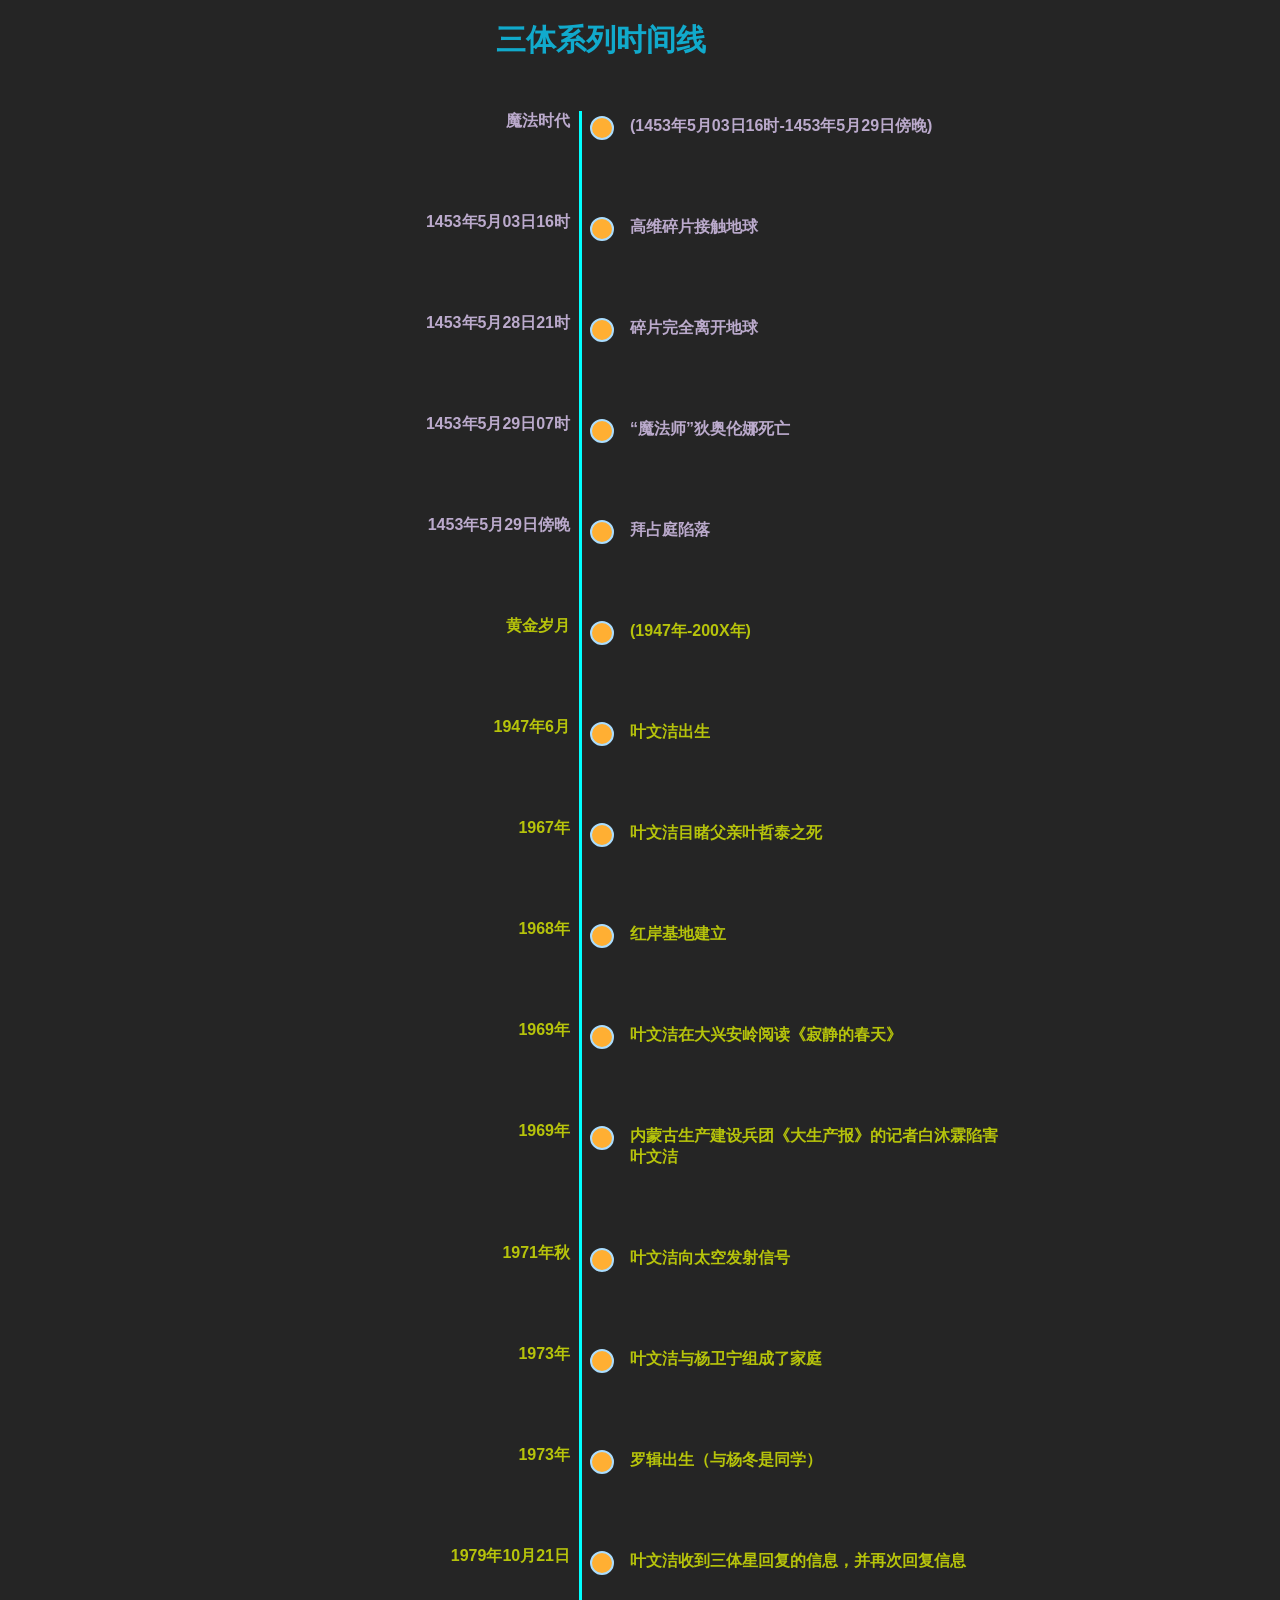
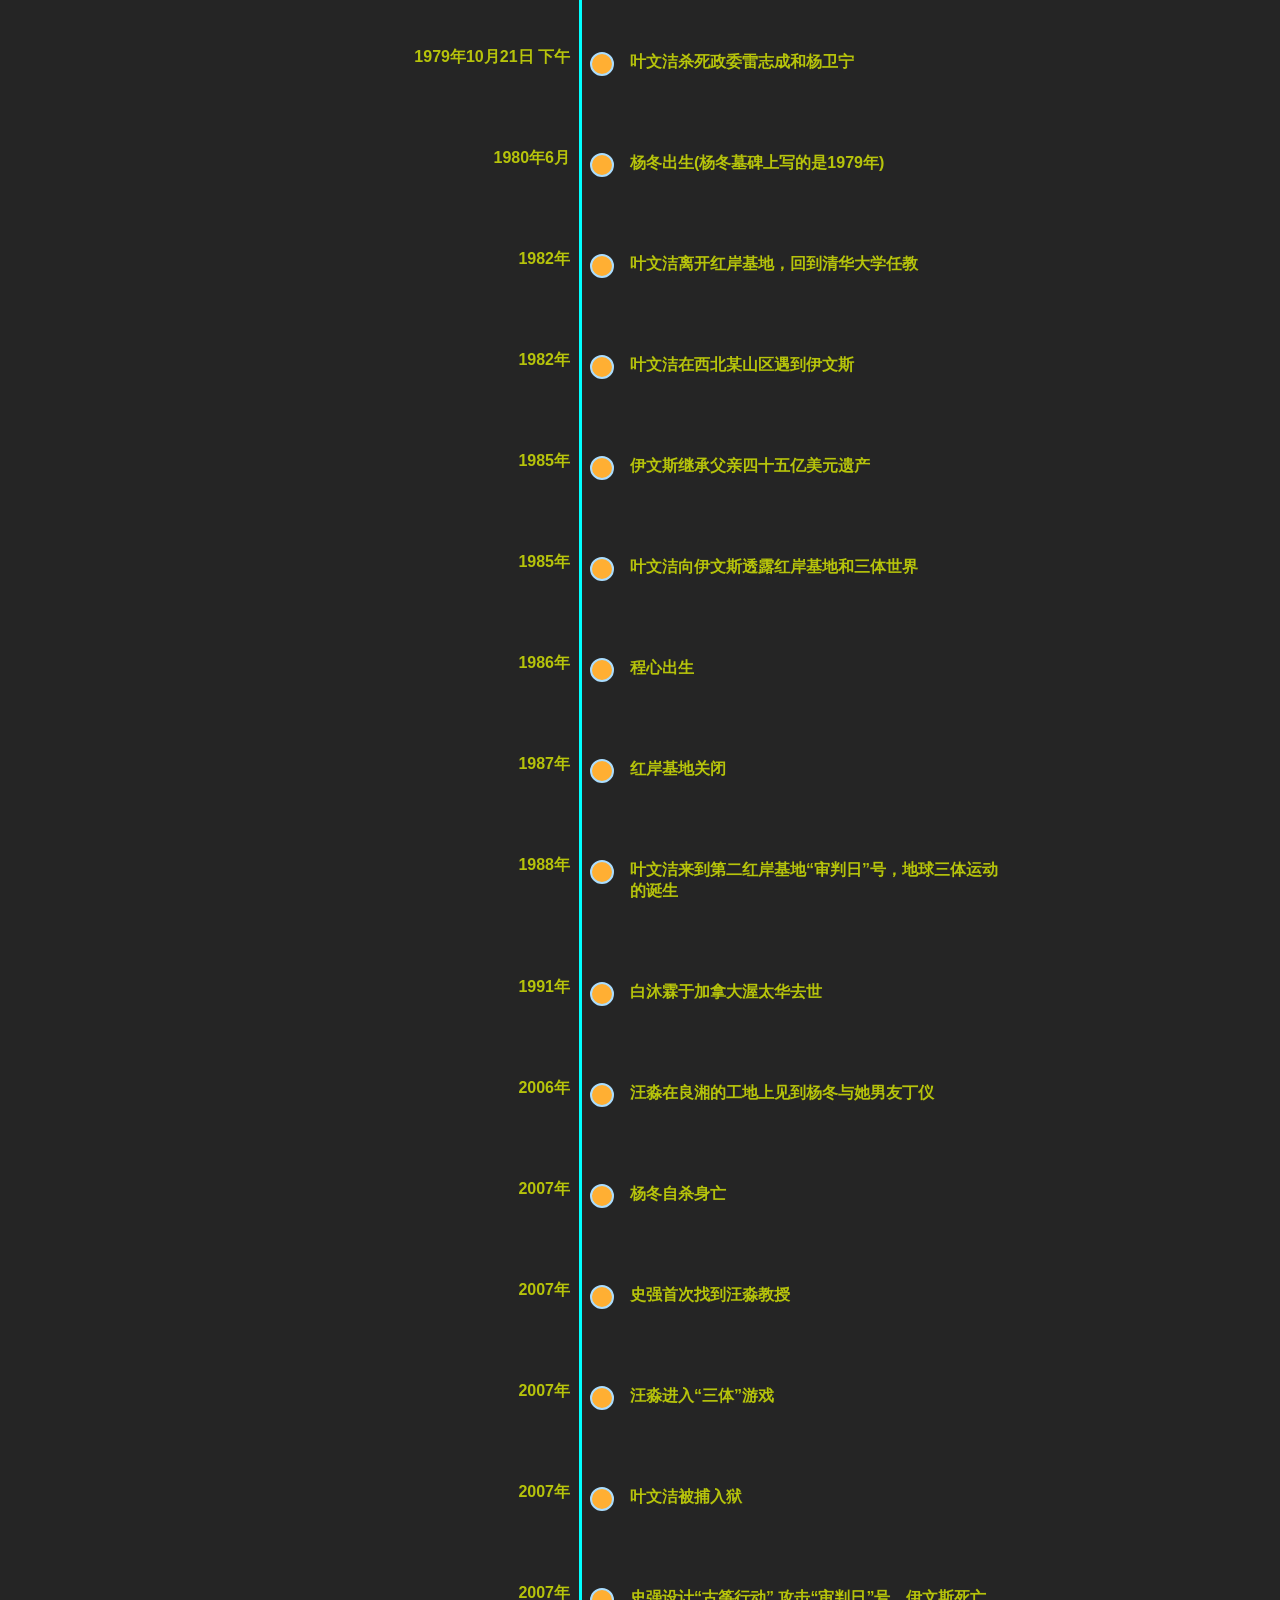
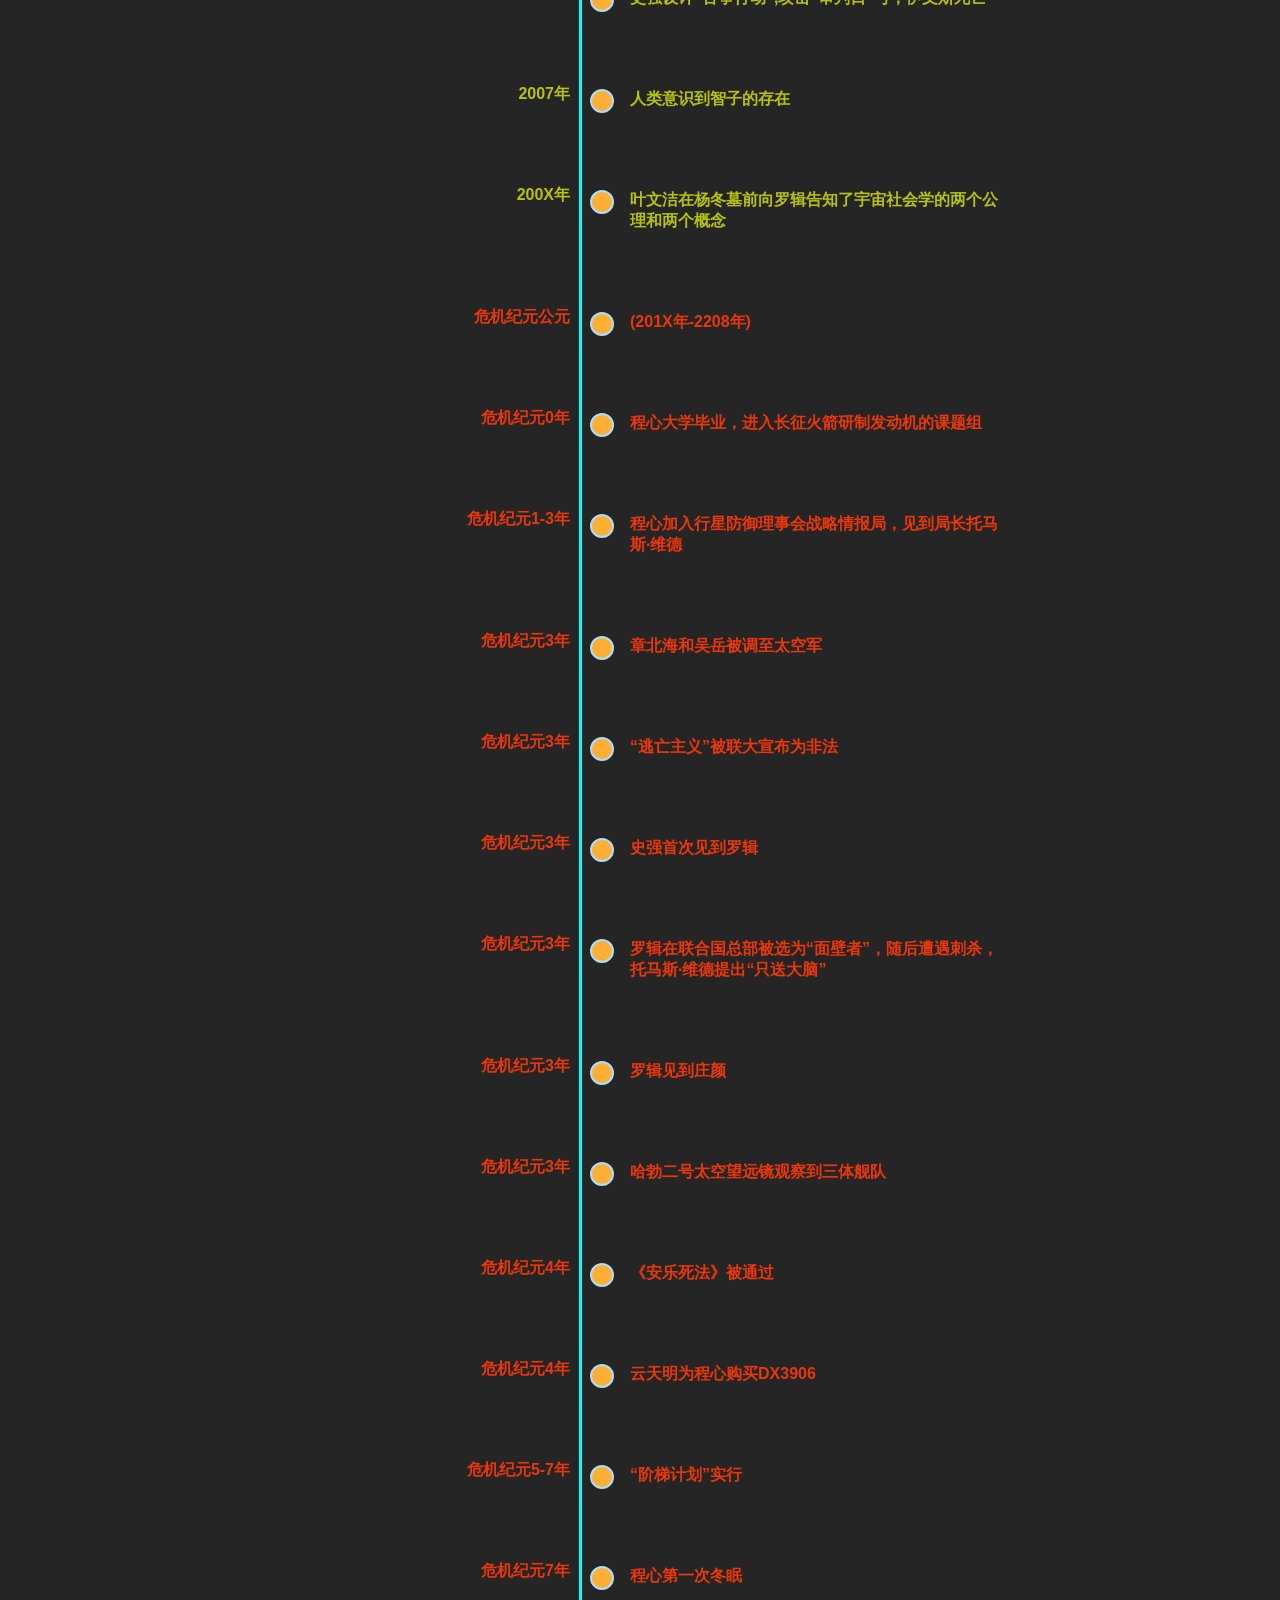
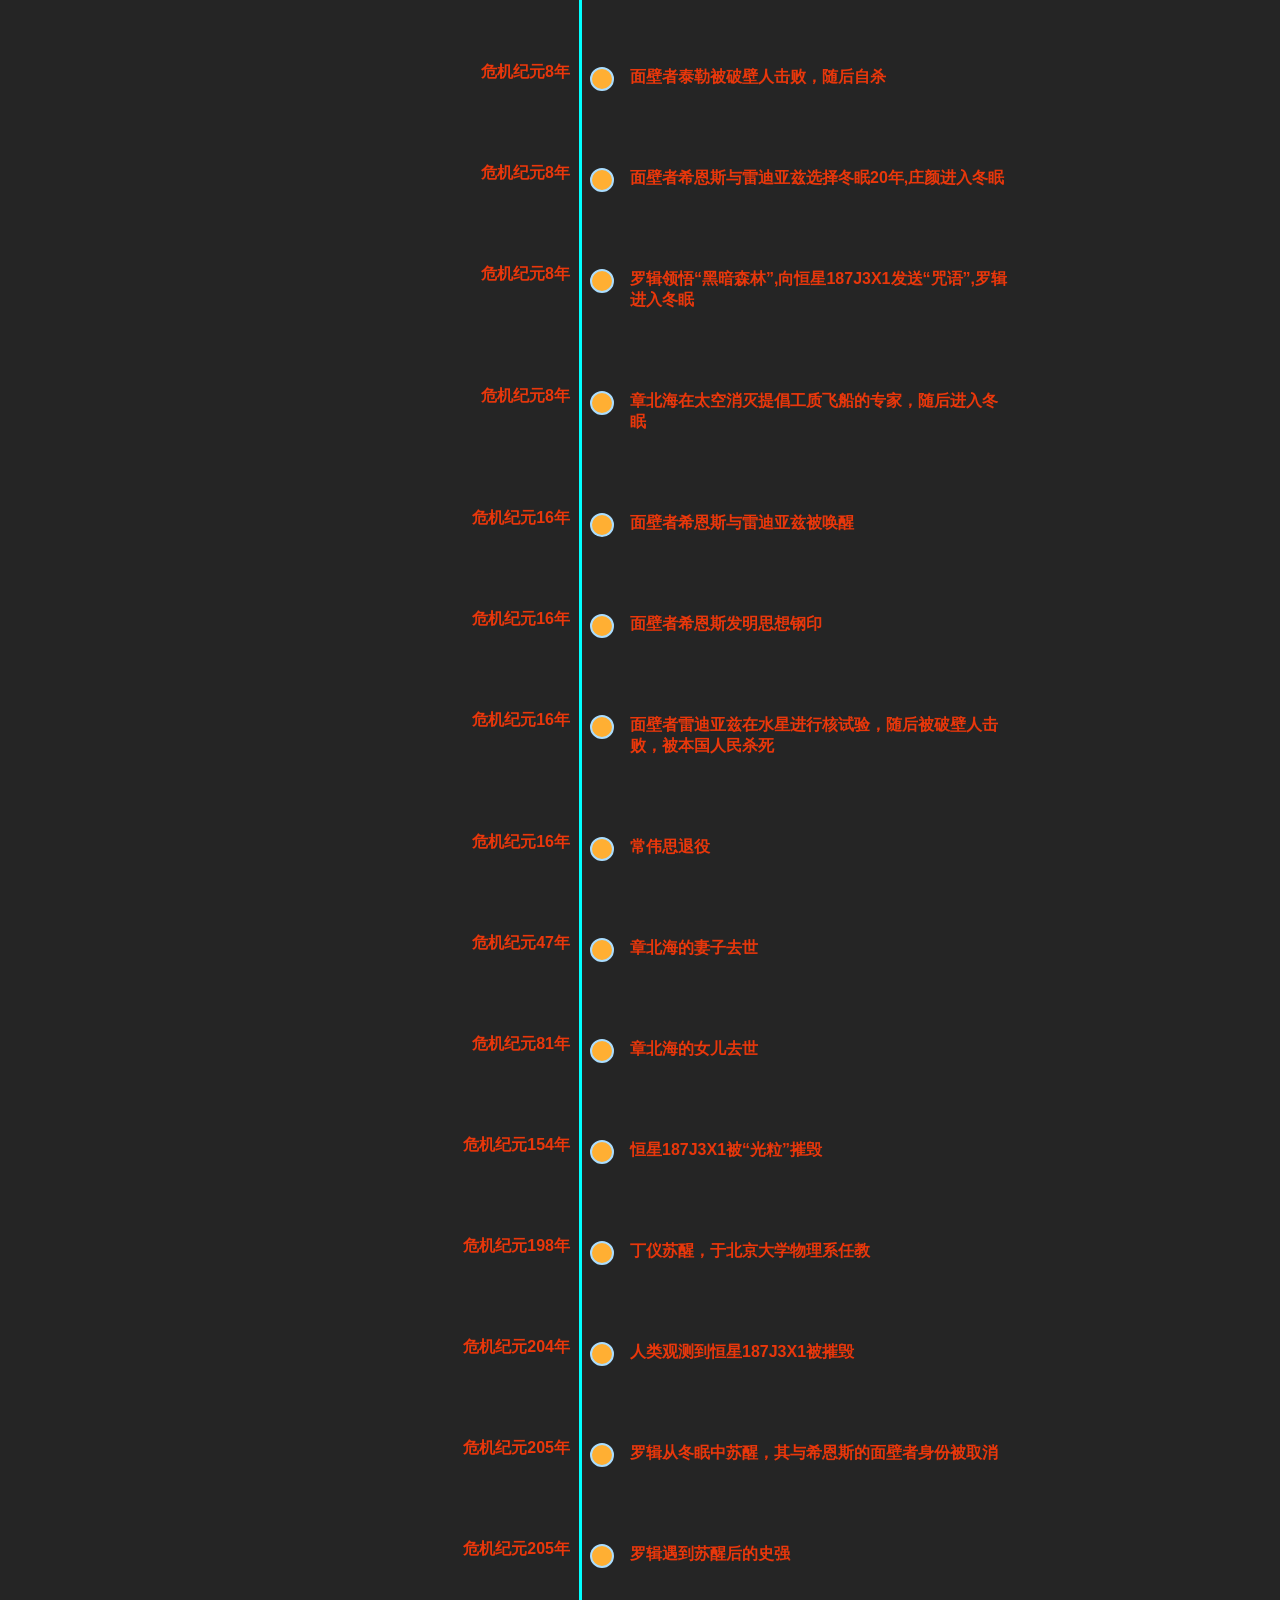
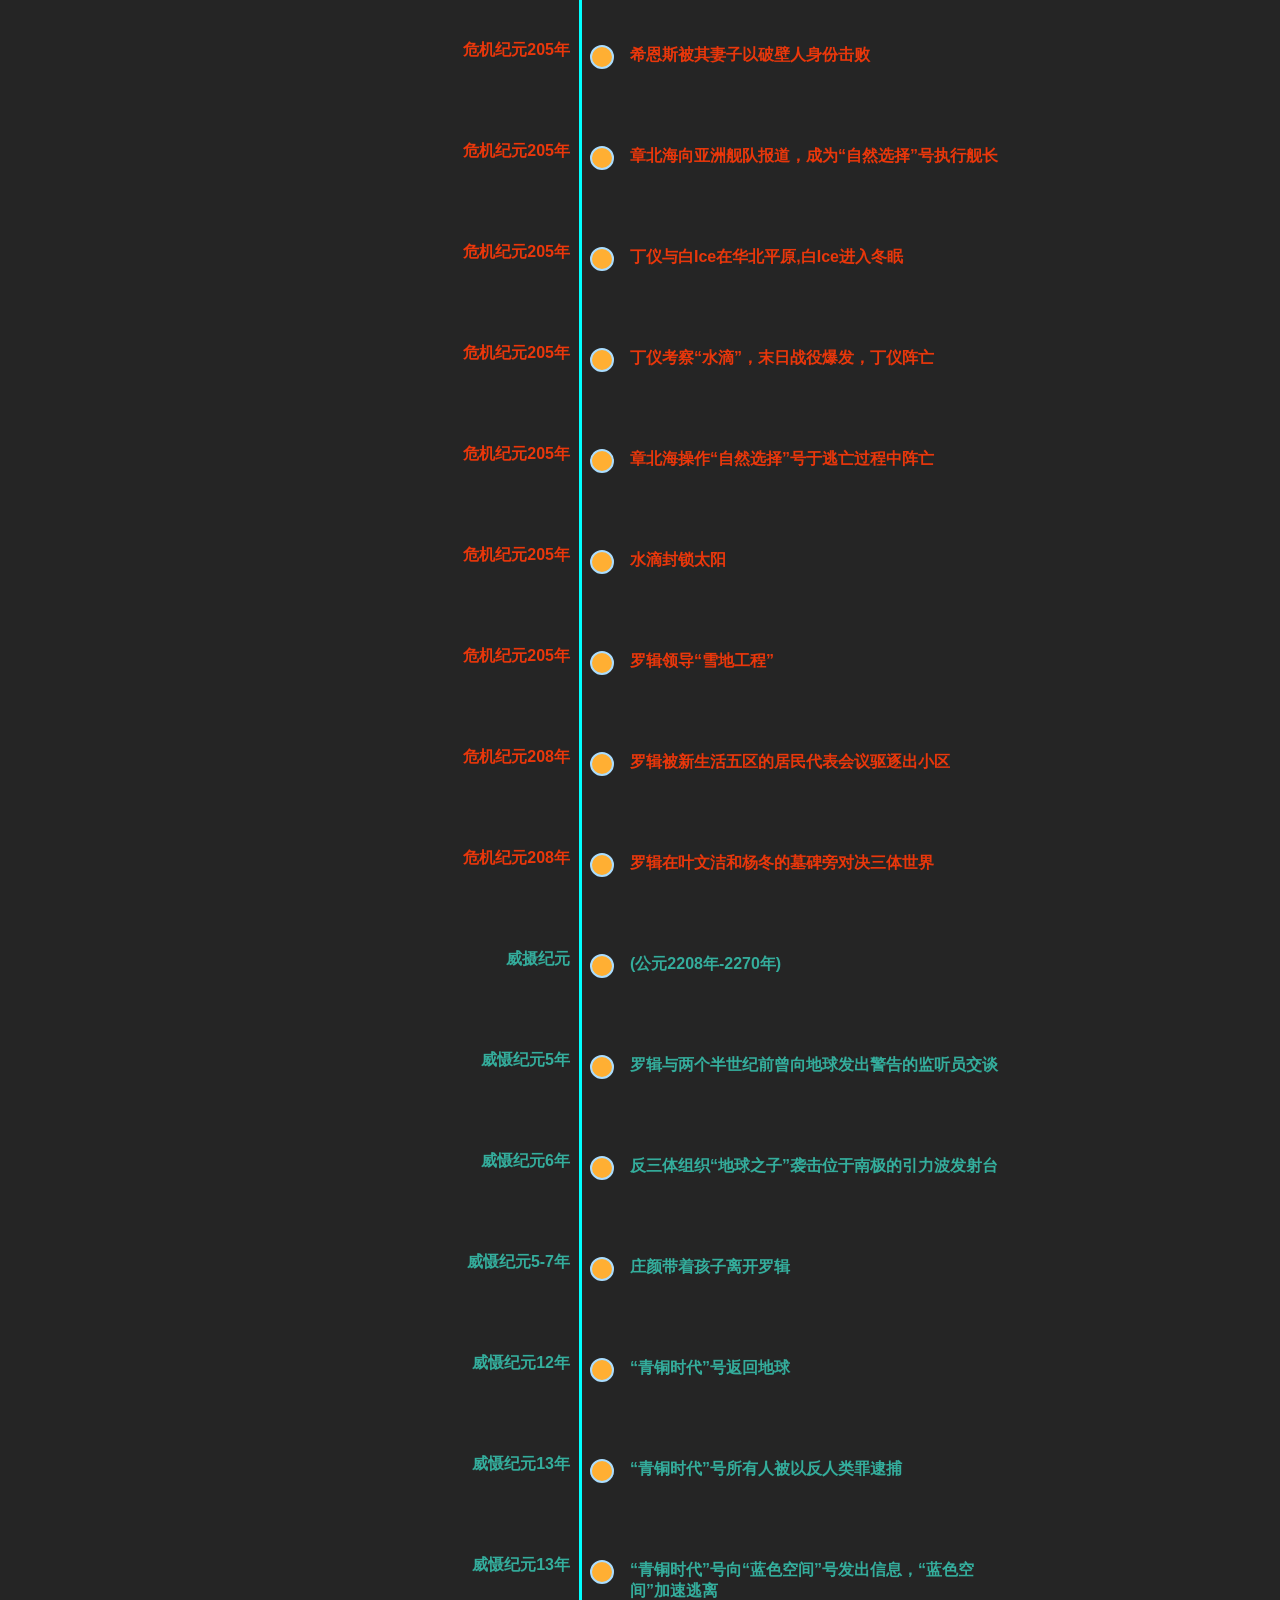
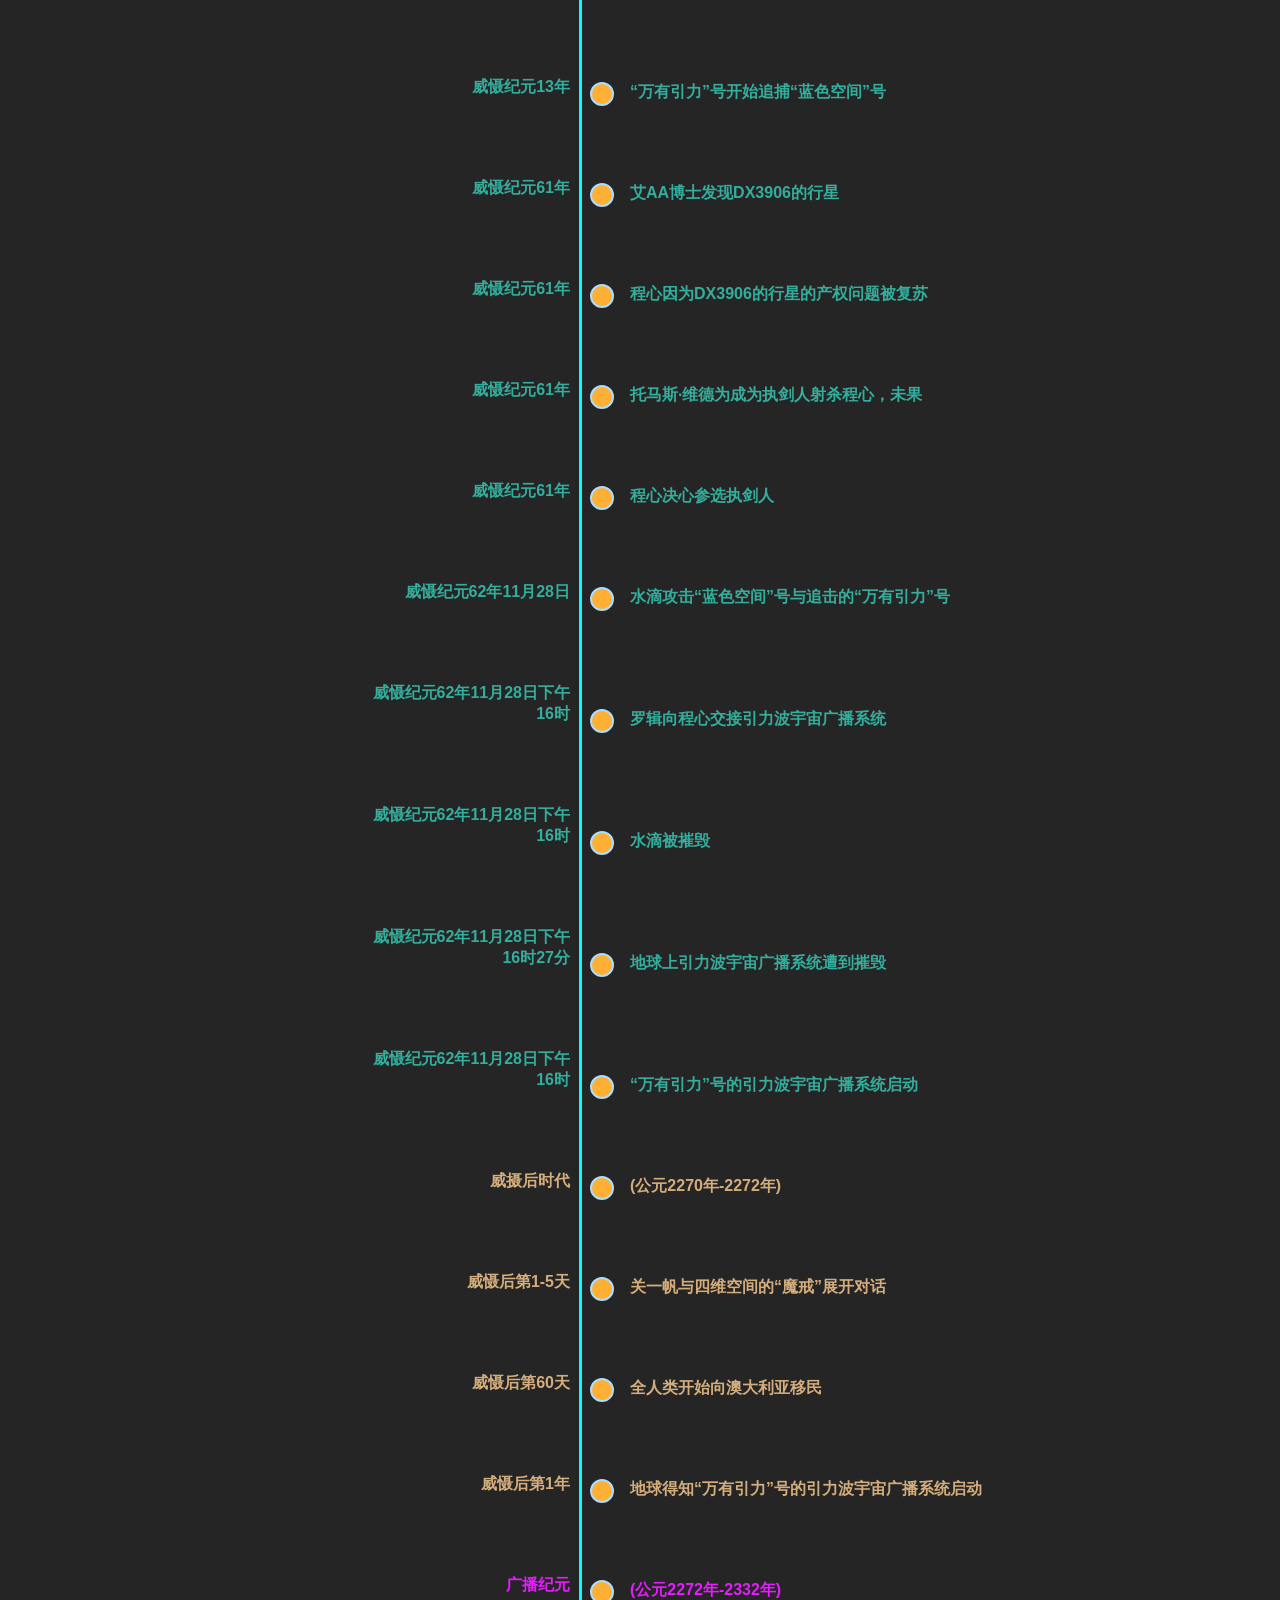
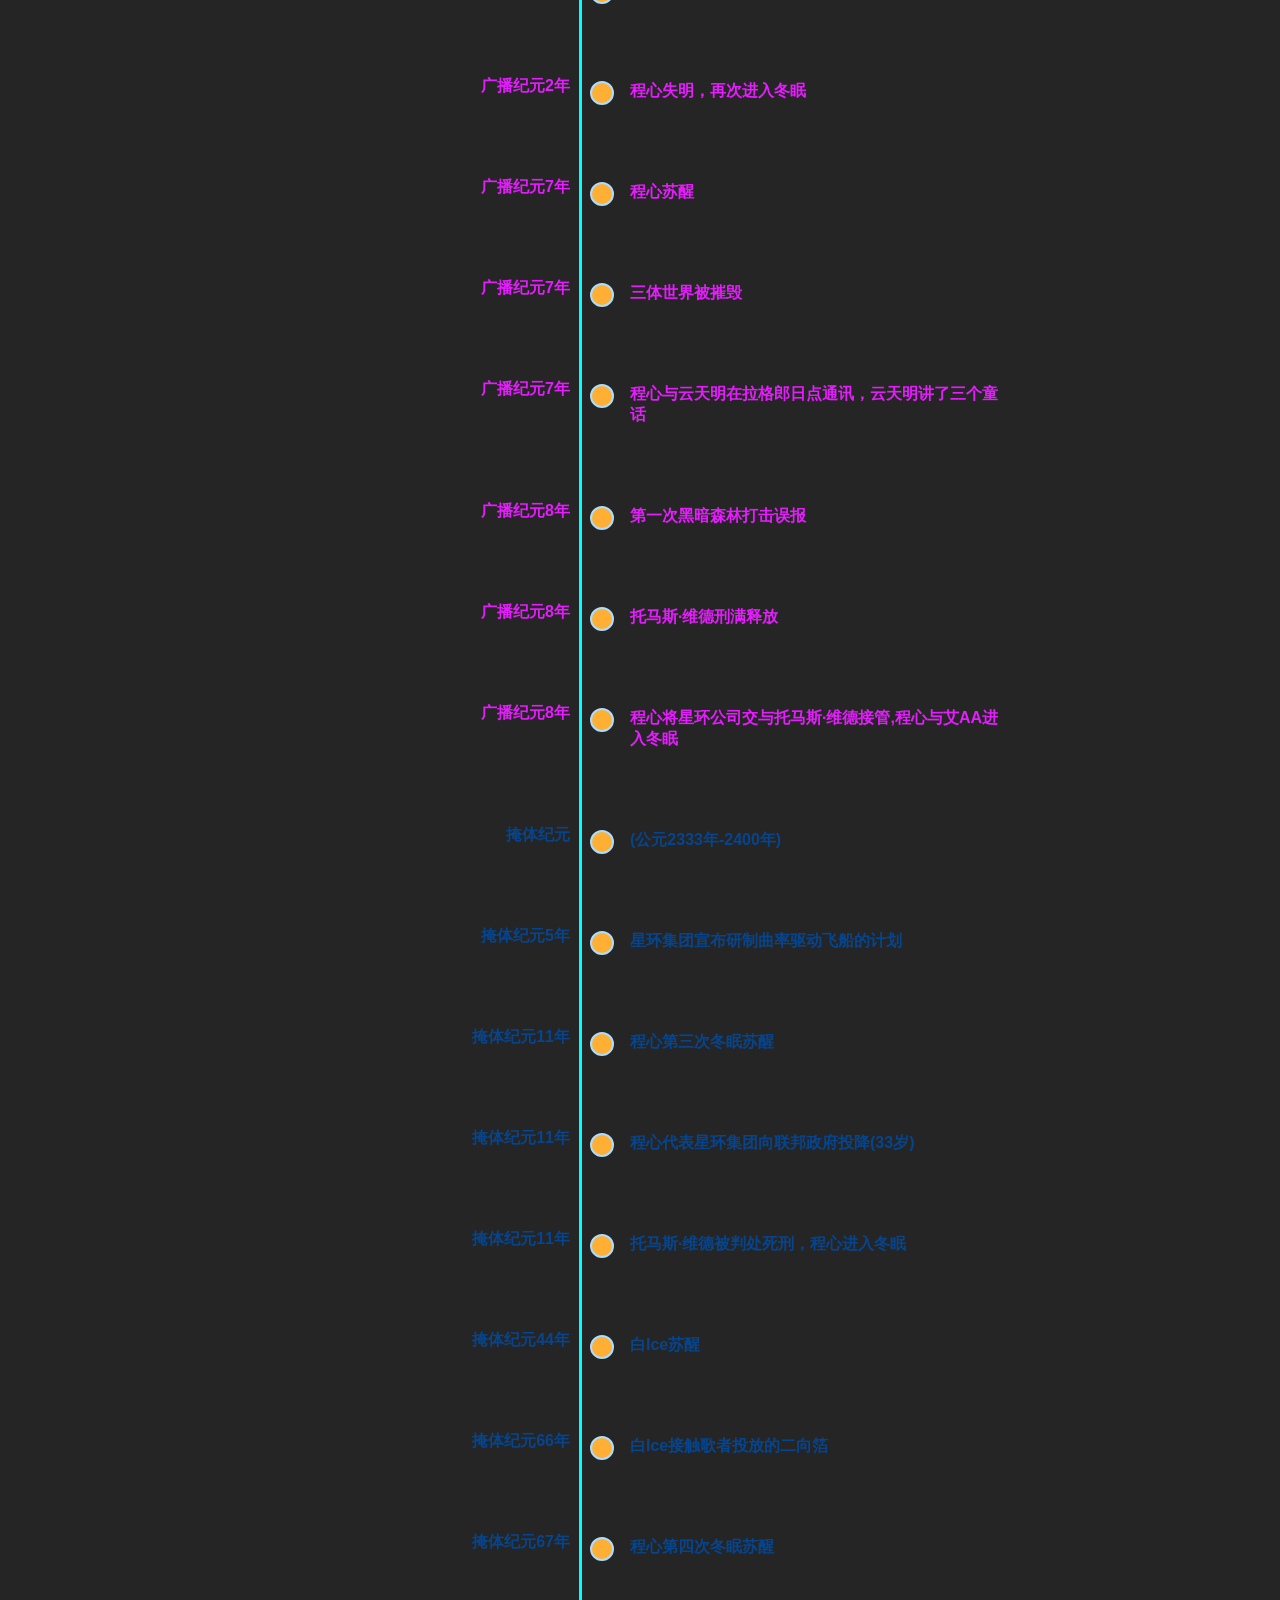
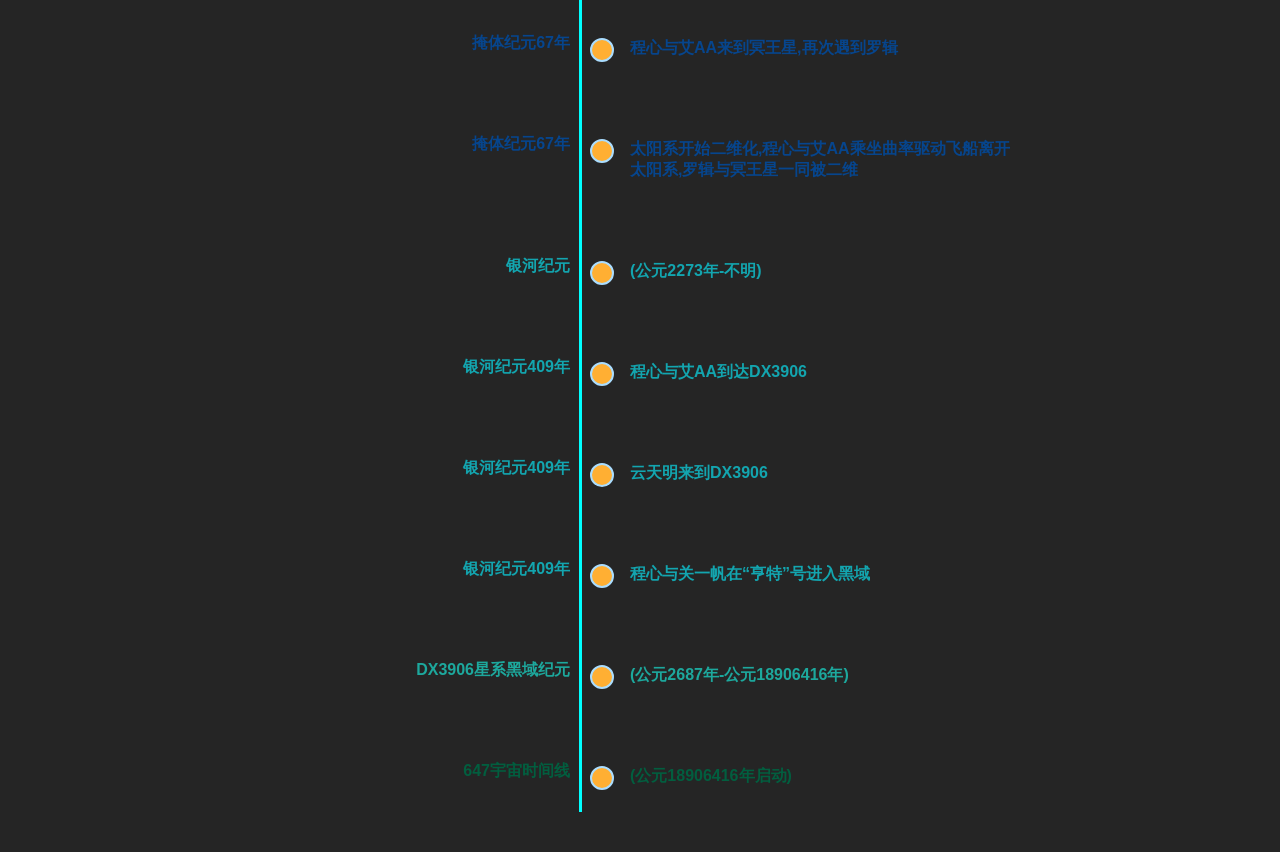
==== docs/index.html @ 119d25cf "Rename index.html" ====
<!DOCTYPE html>
<html>

<head>
  <title>三体系列时间线</title>
  <link rel="stylesheet" type="text/css" href="timeline.css">
</head>

<body>
  <div class="container">
    <div class="title">三体系列时间线</div>
    <div class="timeline">

      <div class="timeline-item magicage">
        <div class="timeline-date">魔法时代</div>
        <div class="timeline-content">(1453年5月03日16时-1453年5月29日傍晚)</div>
      </div>

      <div class="timeline-item magicage">
        <div class="timeline-date">1453年5月03日16时</div>
        <div class="timeline-content ">高维碎片接触地球</div>
      </div>

      <div class="timeline-item magicage">
        <div class="timeline-date">1453年5月28日21时</div>
        <div class="timeline-content">碎片完全离开地球</div>
      </div>

      <div class="timeline-item magicage">
        <div class="timeline-date">1453年5月29日07时</div>
        <div class="timeline-content">“魔法师”狄奥伦娜死亡</div>
      </div>

      <div class="timeline-item magicage">
        <div class="timeline-date">1453年5月29日傍晚</div>
        <div class="timeline-content">拜占庭陷落</div>
      </div>

      <div class="timeline-item goldenage">
        <div class="timeline-date">黄金岁月</div>
        <div class="timeline-content">(1947年-200X年)</div>
      </div>

      <div class="timeline-item goldenage">
        <div class="timeline-date">1947年6月</div>
        <div class="timeline-content">叶文洁出生</div>
      </div>

      <div class="timeline-item goldenage">
        <div class="timeline-date">1967年</div>
        <div class="timeline-content">叶文洁目睹父亲叶哲泰之死</div>
      </div>

      <div class="timeline-item goldenage">
        <div class="timeline-date">1968年</div>
        <div class="timeline-content">红岸基地建立</div>
      </div>

      <div class="timeline-item goldenage">
        <div class="timeline-date">1969年</div>
        <div class="timeline-content">叶文洁在大兴安岭阅读《寂静的春天》</div>
      </div>

      <div class="timeline-item goldenage">
        <div class="timeline-date">1969年</div>
        <div class="timeline-content">内蒙古生产建设兵团《大生产报》的记者白沐霖陷害叶文洁</div>
      </div>

      <div class="timeline-item goldenage">
        <div class="timeline-date">1971年秋</div>
        <div class="timeline-content">叶文洁向太空发射信号</div>
      </div>

      <div class="timeline-item goldenage">
        <div class="timeline-date">1973年</div>
        <div class="timeline-content">叶文洁与杨卫宁组成了家庭</div>
      </div>

      <div class="timeline-item goldenage">
        <div class="timeline-date">1973年</div>
        <div class="timeline-content">罗辑出生（与杨冬是同学）</div>
      </div>

      <div class="timeline-item goldenage">
        <div class="timeline-date">1979年10月21日</div>
        <div class="timeline-content">叶文洁收到三体星回复的信息，并再次回复信息</div>
      </div>

      <div class="timeline-item goldenage">
        <div class="timeline-date">1979年10月21日 下午</div>
        <div class="timeline-content">叶文洁杀死政委雷志成和杨卫宁</div>
      </div>

      <div class="timeline-item goldenage">
        <div class="timeline-date">1980年6月</div>
        <div class="timeline-content">杨冬出生(杨冬墓碑上写的是1979年)</div>
      </div>

      <div class="timeline-item goldenage">
        <div class="timeline-date">1982年</div>
        <div class="timeline-content">叶文洁离开红岸基地，回到清华大学任教</div>
      </div>

      <div class="timeline-item goldenage">
        <div class="timeline-date">1982年</div>
        <div class="timeline-content">叶文洁在西北某山区遇到伊文斯</div>
      </div>

      <div class="timeline-item goldenage">
        <div class="timeline-date">1985年</div>
        <div class="timeline-content">伊文斯继承父亲四十五亿美元遗产</div>
      </div>
      <div class="timeline-item goldenage">
        <div class="timeline-date">1985年</div>
        <div class="timeline-content">叶文洁向伊文斯透露红岸基地和三体世界</div>
      </div>
      <div class="timeline-item goldenage">
        <div class="timeline-date">1986年</div>
        <div class="timeline-content">程心出生</div>
      </div>
      <div class="timeline-item goldenage">
        <div class="timeline-date">1987年</div>
        <div class="timeline-content">红岸基地关闭</div>
      </div>
      <div class="timeline-item goldenage">
        <div class="timeline-date">1988年</div>
        <div class="timeline-content">叶文洁来到第二红岸基地“审判日”号，地球三体运动的诞生</div>
      </div>
      <div class="timeline-item goldenage">
        <div class="timeline-date">1991年</div>
        <div class="timeline-content">白沐霖于加拿大渥太华去世</div>
      </div>
      <div class="timeline-item goldenage">
        <div class="timeline-date">2006年</div>
        <div class="timeline-content">汪淼在良湘的工地上见到杨冬与她男友丁仪</div>
      </div>
      <div class="timeline-item goldenage">
        <div class="timeline-date">2007年</div>
        <div class="timeline-content">杨冬自杀身亡</div>
      </div>
      <div class="timeline-item goldenage">
        <div class="timeline-date">2007年</div>
        <div class="timeline-content">史强首次找到汪淼教授</div>
      </div>
      <div class="timeline-item goldenage">
        <div class="timeline-date">2007年</div>
        <div class="timeline-content">汪淼进入“三体”游戏</div>
      </div>

      <div class="timeline-item goldenage">
        <div class="timeline-date">2007年</div>
        <div class="timeline-content">叶文洁被捕入狱</div>
      </div>

      <div class="timeline-item goldenage">
        <div class="timeline-date">2007年</div>
        <div class="timeline-content">史强设计“古筝行动”,攻击“审判日”号，伊文斯死亡</div>
      </div>

      <div class="timeline-item goldenage">
        <div class="timeline-date">2007年</div>
        <div class="timeline-content">人类意识到智子的存在</div>
      </div>
      <div class="timeline-item goldenage">
        <div class="timeline-date">200X年</div>
        <div class="timeline-content">叶文洁在杨冬墓前向罗辑告知了宇宙社会学的两个公理和两个概念</div>
      </div>

      <div class="timeline-item  ">
        <div class="timeline-date">危机纪元公元</div>
        <div class="timeline-content">(201X年-2208年)</div>
      </div>

      <div class="timeline-item">
        <div class="timeline-date">危机纪元0年</div>
        <div class="timeline-content">程心大学毕业，进入长征火箭研制发动机的课题组</div>
      </div>

      <div class="timeline-item">
        <div class="timeline-date">危机纪元1-3年</div>
        <div class="timeline-content">程心加入行星防御理事会战略情报局，见到局长托马斯·维德</div>
      </div>

      <div class="timeline-item">
        <div class="timeline-date">危机纪元3年</div>
        <div class="timeline-content">章北海和吴岳被调至太空军</div>
      </div>

      <div class="timeline-item">
        <div class="timeline-date">危机纪元3年</div>
        <div class="timeline-content">“逃亡主义”被联大宣布为非法</div>
      </div>

      <div class="timeline-item">
        <div class="timeline-date">危机纪元3年</div>
        <div class="timeline-content">史强首次见到罗辑</div>
      </div>

      <div class="timeline-item">
        <div class="timeline-date">危机纪元3年</div>
        <div class="timeline-content">罗辑在联合国总部被选为“面壁者”，随后遭遇刺杀，托马斯·维德提出“只送大脑”</div>
      </div>

      <div class="timeline-item">
        <div class="timeline-date">危机纪元3年</div>
        <div class="timeline-content">罗辑见到庄颜</div>
      </div>

      <div class="timeline-item">
        <div class="timeline-date">危机纪元3年</div>
        <div class="timeline-content">哈勃二号太空望远镜观察到三体舰队</div>
      </div>

      <div class="timeline-item">
        <div class="timeline-date">危机纪元4年</div>
        <div class="timeline-content">《安乐死法》被通过</div>
      </div>

      <div class="timeline-item">
        <div class="timeline-date">危机纪元4年</div>
        <div class="timeline-content">云天明为程心购买DX3906</div>
      </div>

      <div class="timeline-item">
        <div class="timeline-date">危机纪元5-7年</div>
        <div class="timeline-content">“阶梯计划”实行</div>
      </div>

      <div class="timeline-item">
        <div class="timeline-date">危机纪元7年</div>
        <div class="timeline-content">程心第一次冬眠</div>
      </div>

      <div class="timeline-item">
        <div class="timeline-date">危机纪元8年</div>
        <div class="timeline-content">面壁者泰勒被破壁人击败，随后自杀</div>
      </div>

      <div class="timeline-item">
        <div class="timeline-date">危机纪元8年</div>
        <div class="timeline-content">面壁者希恩斯与雷迪亚兹选择冬眠20年,庄颜进入冬眠</div>
      </div>

      <div class="timeline-item">
        <div class="timeline-date">危机纪元8年</div>
        <div class="timeline-content">罗辑领悟“黑暗森林”,向恒星187J3X1发送“咒语”,罗辑进入冬眠</div>
      </div>

      <div class="timeline-item">
        <div class="timeline-date">危机纪元8年</div>
        <div class="timeline-content">章北海在太空消灭提倡工质飞船的专家，随后进入冬眠</div>
      </div>

      <div class="timeline-item">
        <div class="timeline-date">危机纪元16年</div>
        <div class="timeline-content">面壁者希恩斯与雷迪亚兹被唤醒</div>
      </div>

      <div class="timeline-item">
        <div class="timeline-date">危机纪元16年</div>
        <div class="timeline-content">面壁者希恩斯发明思想钢印</div>
      </div>

      <div class="timeline-item">
        <div class="timeline-date">危机纪元16年</div>
        <div class="timeline-content">面壁者雷迪亚兹在水星进行核试验，随后被破壁人击败，被本国人民杀死</div>
      </div>

      <div class="timeline-item">
        <div class="timeline-date">危机纪元16年</div>
        <div class="timeline-content">常伟思退役</div>
      </div>

      <div class="timeline-item">
        <div class="timeline-date">危机纪元47年</div>
        <div class="timeline-content">章北海的妻子去世</div>
      </div>

      <div class="timeline-item">
        <div class="timeline-date">危机纪元81年</div>
        <div class="timeline-content">章北海的女儿去世</div>
      </div>

      <div class="timeline-item">
        <div class="timeline-date">危机纪元154年</div>
        <div class="timeline-content">恒星187J3X1被“光粒”摧毁</div>
      </div>

      <div class="timeline-item">
        <div class="timeline-date">危机纪元198年</div>
        <div class="timeline-content">丁仪苏醒，于北京大学物理系任教</div>
      </div>

      <div class="timeline-item">
        <div class="timeline-date">危机纪元204年</div>
        <div class="timeline-content">人类观测到恒星187J3X1被摧毁</div>
      </div>

      <div class="timeline-item">
        <div class="timeline-date">危机纪元205年</div>
        <div class="timeline-content">罗辑从冬眠中苏醒，其与希恩斯的面壁者身份被取消</div>
      </div>

      <div class="timeline-item">
        <div class="timeline-date">危机纪元205年</div>
        <div class="timeline-content">罗辑遇到苏醒后的史强</div>
      </div>

      <div class="timeline-item">
        <div class="timeline-date">危机纪元205年</div>
        <div class="timeline-content">希恩斯被其妻子以破壁人身份击败</div>
      </div>

      <div class="timeline-item">
        <div class="timeline-date">危机纪元205年</div>
        <div class="timeline-content">章北海向亚洲舰队报道，成为“自然选择”号执行舰长</div>
      </div>

      <div class="timeline-item">
        <div class="timeline-date">危机纪元205年</div>
        <div class="timeline-content">丁仪与白Ice在华北平原,白Ice进入冬眠</div>
      </div>

      <div class="timeline-item">
        <div class="timeline-date">危机纪元205年</div>
        <div class="timeline-content">丁仪考察“水滴”，末日战役爆发，丁仪阵亡</div>
      </div>

      <div class="timeline-item">
        <div class="timeline-date">危机纪元205年</div>
        <div class="timeline-content">章北海操作“自然选择”号于逃亡过程中阵亡</div>
      </div>

      <div class="timeline-item">
        <div class="timeline-date">危机纪元205年</div>
        <div class="timeline-content">水滴封锁太阳</div>
      </div>

      <div class="timeline-item">
        <div class="timeline-date">危机纪元205年</div>
        <div class="timeline-content">罗辑领导“雪地工程”</div>
      </div>

      <div class="timeline-item">
        <div class="timeline-date">危机纪元208年</div>
        <div class="timeline-content">罗辑被新生活五区的居民代表会议驱逐出小区</div>
      </div>

      <div class="timeline-item">
        <div class="timeline-date">危机纪元208年</div>
        <div class="timeline-content">罗辑在叶文洁和杨冬的墓碑旁对决三体世界</div>
      </div>

      <div class="timeline-item prestigeage">
        <div class="timeline-date">威摄纪元</div>
        <div class="timeline-content">(公元2208年-2270年)</div>
      </div>

      <div class="timeline-item prestigeage">
        <div class="timeline-date">威慑纪元5年</div>
        <div class="timeline-content">罗辑与两个半世纪前曾向地球发出警告的监听员交谈</div>
      </div>

      <div class="timeline-item prestigeage">
        <div class="timeline-date">威慑纪元6年</div>
        <div class="timeline-content">反三体组织“地球之子”袭击位于南极的引力波发射台</div>
      </div>

      <div class="timeline-item prestigeage">
        <div class="timeline-date">威慑纪元5-7年</div>
        <div class="timeline-content">庄颜带着孩子离开罗辑</div>
      </div>

      <div class="timeline-item prestigeage">
        <div class="timeline-date">威慑纪元12年</div>
        <div class="timeline-content">“青铜时代”号返回地球</div>
      </div>

      <div class="timeline-item prestigeage">
        <div class="timeline-date">威慑纪元13年</div>
        <div class="timeline-content">“青铜时代”号所有人被以反人类罪逮捕</div>
      </div>

      <div class="timeline-item prestigeage">
        <div class="timeline-date">威慑纪元13年</div>
        <div class="timeline-content">“青铜时代”号向“蓝色空间”号发出信息，“蓝色空间”加速逃离</div>
      </div>

      <div class="timeline-item prestigeage">
        <div class="timeline-date">威慑纪元13年</div>
        <div class="timeline-content">“万有引力”号开始追捕“蓝色空间”号</div>
      </div>

      <div class="timeline-item prestigeage">
        <div class="timeline-date">威慑纪元61年</div>
        <div class="timeline-content">艾AA博士发现DX3906的行星</div>
      </div>

      <div class="timeline-item prestigeage">
        <div class="timeline-date">威慑纪元61年</div>
        <div class="timeline-content">程心因为DX3906的行星的产权问题被复苏</div>
      </div>

      <div class="timeline-item prestigeage">
        <div class="timeline-date">威慑纪元61年</div>
        <div class="timeline-content">托马斯·维德为成为执剑人射杀程心，未果</div>
      </div>

      <div class="timeline-item prestigeage">
        <div class="timeline-date">威慑纪元61年</div>
        <div class="timeline-content">程心决心参选执剑人</div>
      </div>

      <div class="timeline-item prestigeage">
        <div class="timeline-date">威慑纪元62年11月28日</div>
        <div class="timeline-content">水滴攻击“蓝色空间”号与追击的“万有引力”号</div>
      </div>

      <div class="timeline-item prestigeage">
        <div class="timeline-date">威慑纪元62年11月28日下午16时</div>
        <div class="timeline-content">罗辑向程心交接引力波宇宙广播系统</div>
      </div>

      <div class="timeline-item prestigeage">
        <div class="timeline-date">威慑纪元62年11月28日下午16时</div>
        <div class="timeline-content">水滴被摧毁</div>
      </div>

      <div class="timeline-item prestigeage">
        <div class="timeline-date">威慑纪元62年11月28日下午16时27分</div>
        <div class="timeline-content">地球上引力波宇宙广播系统遭到摧毁</div>
      </div>

      <div class="timeline-item prestigeage">
        <div class="timeline-date">威慑纪元62年11月28日下午16时</div>
        <div class="timeline-content">“万有引力”号的引力波宇宙广播系统启动</div>
      </div>

      <div class="timeline-item afterprestigeage">
        <div class="timeline-date">威摄后时代</div>
        <div class="timeline-content">(公元2270年-2272年)</div>
      </div>

      <div class="timeline-item afterprestigeage">
        <div class="timeline-date">威慑后第1-5天</div>
        <div class="timeline-content">关一帆与四维空间的“魔戒”展开对话</div>
      </div>

      <div class="timeline-item afterprestigeage">
        <div class="timeline-date">威慑后第60天</div>
        <div class="timeline-content">全人类开始向澳大利亚移民</div>
      </div>
      <div class="timeline-item afterprestigeage">
        <div class="timeline-date">威慑后第1年</div>
        <div class="timeline-content">地球得知“万有引力”号的引力波宇宙广播系统启动</div>
      </div>

      <div class="timeline-item broadcastage">
        <div class="timeline-date">广播纪元</div>
        <div class="timeline-content">(公元2272年-2332年)</div>
      </div>

      <div class="timeline-item broadcastage">
        <div class="timeline-date">广播纪元2年</div>
        <div class="timeline-content">程心失明，再次进入冬眠</div>
      </div>

      <div class="timeline-item broadcastage">
        <div class="timeline-date">广播纪元7年</div>
        <div class="timeline-content">程心苏醒</div>
      </div>

      <div class="timeline-item broadcastage">
        <div class="timeline-date">广播纪元7年</div>
        <div class="timeline-content">三体世界被摧毁</div>
      </div>

      <div class="timeline-item broadcastage">
        <div class="timeline-date">广播纪元7年</div>
        <div class="timeline-content">程心与云天明在拉格郎日点通讯，云天明讲了三个童话</div>
      </div>

      <div class="timeline-item broadcastage">
        <div class="timeline-date">广播纪元8年</div>
        <div class="timeline-content">第一次黑暗森林打击误报</div>
      </div>

      <div class="timeline-item broadcastage">
        <div class="timeline-date">广播纪元8年</div>
        <div class="timeline-content">托马斯·维德刑满释放</div>
      </div>

      <div class="timeline-item broadcastage">
        <div class="timeline-date">广播纪元8年</div>
        <div class="timeline-content">程心将星环公司交与托马斯·维德接管,程心与艾AA进入冬眠</div>
      </div>

      <div class="timeline-item bunkerage">
        <div class="timeline-date">掩体纪元</div>
        <div class="timeline-content">(公元2333年-2400年)</div>
      </div>

      <div class="timeline-item bunkerage">
        <div class="timeline-date">掩体纪元5年</div>
        <div class="timeline-content">星环集团宣布研制曲率驱动飞船的计划</div>
      </div>

      <div class="timeline-item bunkerage">
        <div class="timeline-date">掩体纪元11年</div>
        <div class="timeline-content">程心第三次冬眠苏醒</div>
      </div>
      <div class="timeline-item bunkerage">
        <div class="timeline-date">掩体纪元11年</div>
        <div class="timeline-content">程心代表星环集团向联邦政府投降(33岁)</div>
      </div>

      <div class="timeline-item bunkerage">
        <div class="timeline-date">掩体纪元11年</div>
        <div class="timeline-content">托马斯·维德被判处死刑，程心进入冬眠</div>
      </div>

      <div class="timeline-item bunkerage">
        <div class="timeline-date">掩体纪元44年</div>
        <div class="timeline-content">白Ice苏醒</div>
      </div>

      <div class="timeline-item bunkerage">
        <div class="timeline-date">掩体纪元66年</div>
        <div class="timeline-content">白Ice接触歌者投放的二向箔</div>
      </div>

      <div class="timeline-item bunkerage">
        <div class="timeline-date">掩体纪元67年</div>
        <div class="timeline-content">程心第四次冬眠苏醒</div>
      </div>

      <div class="timeline-item bunkerage">
        <div class="timeline-date">掩体纪元67年</div>
        <div class="timeline-content">程心与艾AA来到冥王星,再次遇到罗辑</div>
      </div>

      <div class="timeline-item bunkerage">
        <div class="timeline-date">掩体纪元67年</div>
        <div class="timeline-content">太阳系开始二维化,程心与艾AA乘坐曲率驱动飞船离开太阳系,罗辑与冥王星一同被二维</div>
      </div>

      <div class="timeline-item galacticage">
        <div class="timeline-date">银河纪元</div>
        <div class="timeline-content">(公元2273年-不明)</div>
      </div>

      <div class="timeline-item galacticage">
        <div class="timeline-date">银河纪元409年</div>
        <div class="timeline-content">程心与艾AA到达DX3906</div>
      </div>

      <div class="timeline-item galacticage">
        <div class="timeline-date">银河纪元409年</div>
        <div class="timeline-content">云天明来到DX3906</div>
      </div>

      <div class="timeline-item galacticage">
        <div class="timeline-date">银河纪元409年</div>
        <div class="timeline-content">程心与关一帆在“亨特”号进入黑域</div>
      </div>

      <div class="timeline-item dx3906age">
        <div class="timeline-date">DX3906星系黑域纪元</div>
        <div class="timeline-content">(公元2687年-公元18906416年)</div>
      </div>

      <div class="timeline-item universe647">
        <div class="timeline-date">647宇宙时间线</div>
        <div class="timeline-content">(公元18906416年启动)</div>
      </div>

    </div>
  </div>
</body>

</html>
---- docs/timeline.css ----
body {
  font-family: Arial, sans-serif;
  background-color: #252525;
  margin: 0;
  padding: 0;
  display: flex;
  justify-content: center;
  /* 水平居中 */
  align-items: center;
  /* 垂直居中 */
  min-height: 100vh;
}

.title {
  width: 50%;
  /* 设置宽度 */
  margin: 0 auto;
  /* 居中对齐 */
  font-size: 30px;
  font-weight: bold;
  margin-left: 256px;
  color: #11aaCC;
  /* 魔法时代 设置字体颜色 */
}

.container {
  max-width: 800px;
  margin: 0 auto;
  padding: 20px;
}

.magicage {
  color: #BBaaCC;
  /* 魔法时代 设置字体颜色 */
}

.goldenage {
  color: #c8d608e3;
  /*黄金时代  设置字体颜色 */
}

/** 危机纪元：不使用 **/
.crisisage {
  color: #34AD9C;
  /* 危机纪元  设置字体颜色 */
}

.prestigeage {
  color: #34AD9C;
  /* 威摄纪元  设置字体颜色 */
}

.afterprestigeage {
  color: #D4AD7C;
  /* 威摄后时代  设置字体颜色 */
}

.broadcastage {
  color: #E41DFC;
  /* 广播纪元 设置字体颜色 */
}

.bunkerage {
  color: #06458d;
  /* 掩体纪元 设置字体颜色 */
}

.galacticage {
  color: #13a5af;
  /* 银河纪元  设置字体颜色 */
}

.dx3906age {
  color: #1da89d;
  /* DX3906星系黑域纪元   设置字体颜色 */
}

.universe647 {
  color: #025e3f;
  /* 647宇宙时间线    设置字体颜色 */
}

/* Timeline styles */
.timeline {
  position: relative;
  margin: 50px 0;
  padding: 0;
  list-style: none;
  font-weight: bold;
  margin-bottom: 20px;   /* 增加间隔 */
  margin-left: 300px;
  color: #e9370b;   /* 危机时代 设置字体颜色 */
}

.timeline:before {
  position: absolute;
  top: 0;
  bottom: 0;
  left: 40px;
  content: "";
  width: 3px;
  background-color: aqua;
  /* Adjust timeline color here */
  margin-left: -1px;
}

.timeline-item {
  margin-bottom: 50px;
  position: relative;
}

.timeline-item:before,
.timeline-item:after {
  content: "";
  display: table;
}

.timeline-item:after {
  clear: both;
}

.timeline-item:last-of-type {
  margin-bottom: 0;
}

.timeline-date {
  display: inline-block;
  width: 200px;
  font-weight: bold;
  margin-bottom: 9px;
  margin-left: -170px;
  margin-right: 200px;
  text-align: right;
  /* 右对齐 */
}

.timeline-content {
  display: inline-block;
  width: calc(100% - 120px);
  padding-left: 90px;
  position: relative;
  top: -25px;
  /* color:#da8454; */
}

.timeline-content:before {
  position: absolute;
  top: 0;
  left: 50px;
  display: inline-block;
  border-radius: 50%;
  border: 2px solid #AADDFF;
  /* Adjust timeline circle color here */
  background-color: #ffAf33;
  /* Adjust timeline circle color here */
  content: "";
  height: 20px;
  width: 20px;
  text-align: center;
  line-height: 20px;
  font-weight: bold;
}

@media screen and (max-width: 600px) {
  .timeline-date {
    width: 60px;
    font-size: 12px;
  }

  .timeline-content {
    width: calc(100% - 80px);
    font-size: 14px;
    padding-left: 10px;
    top: -3px;
  }

  .timeline-content:before {
    left: 0;
  }
}
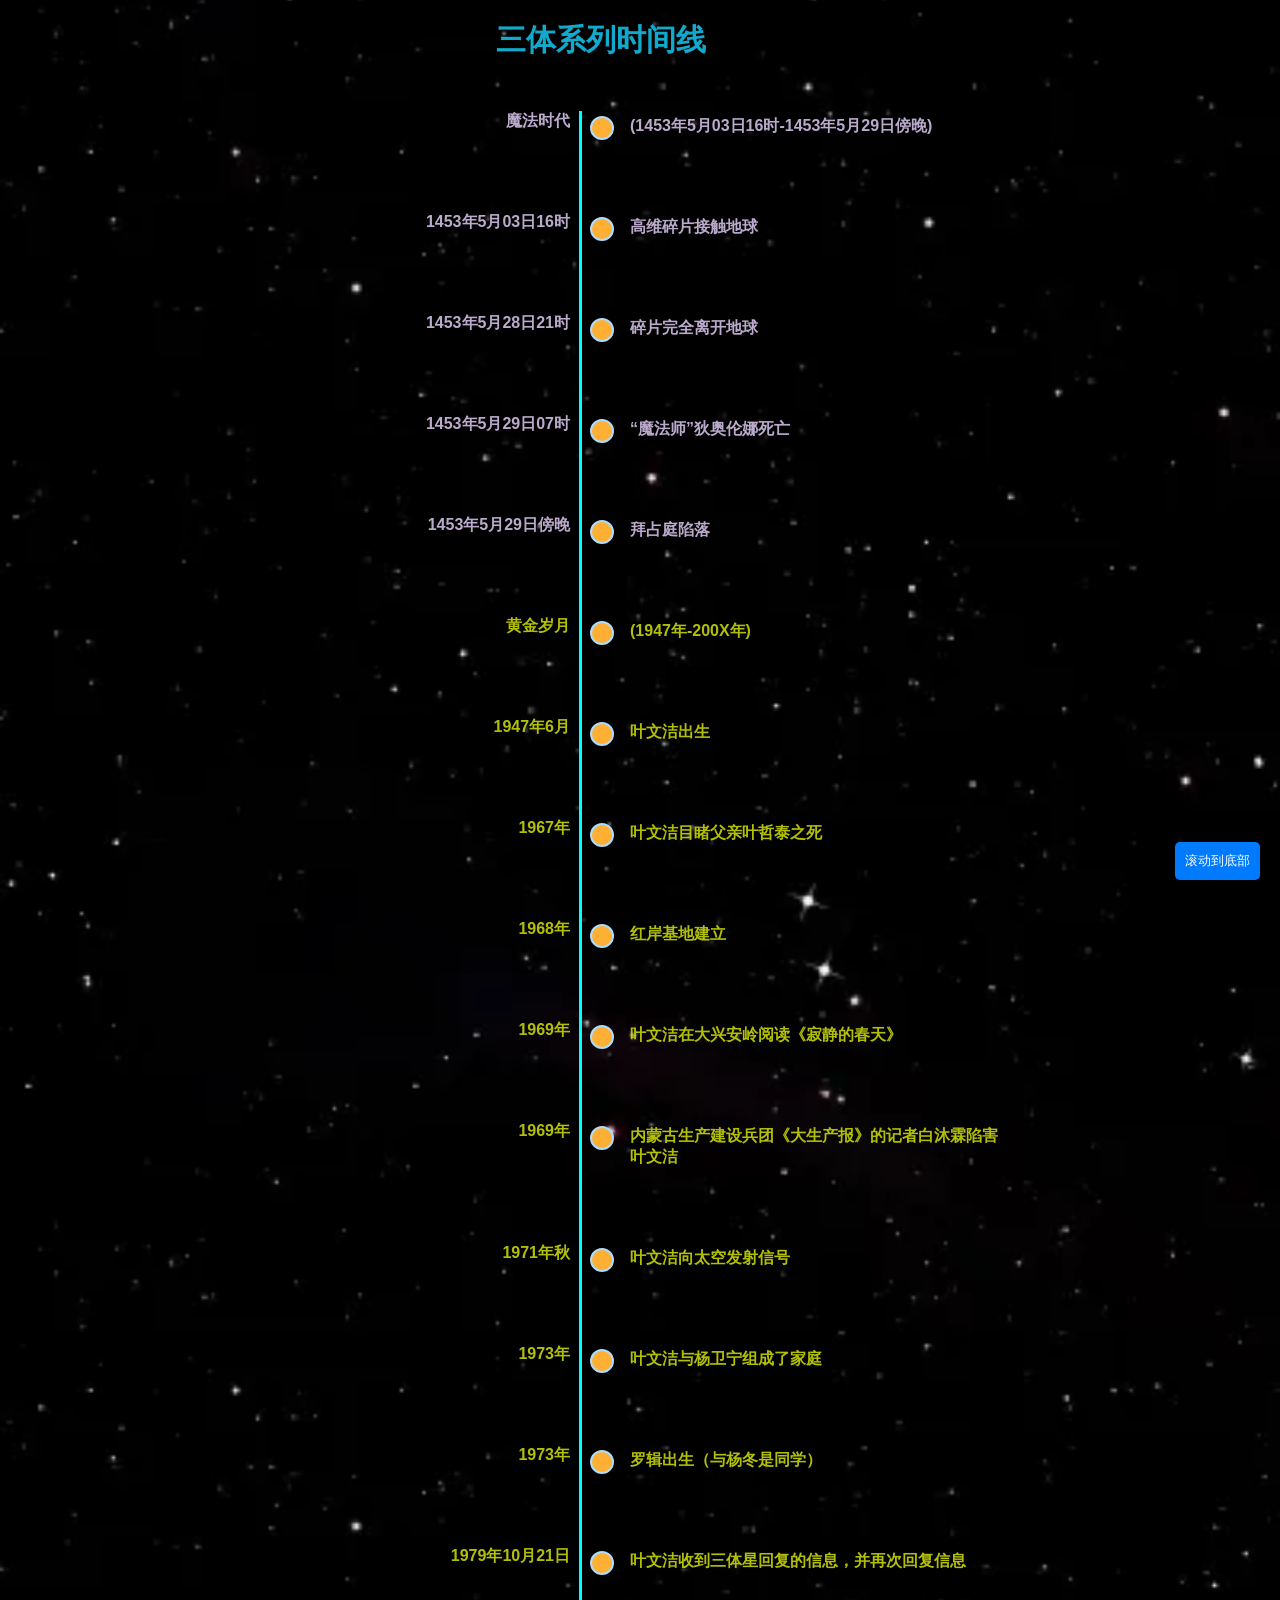
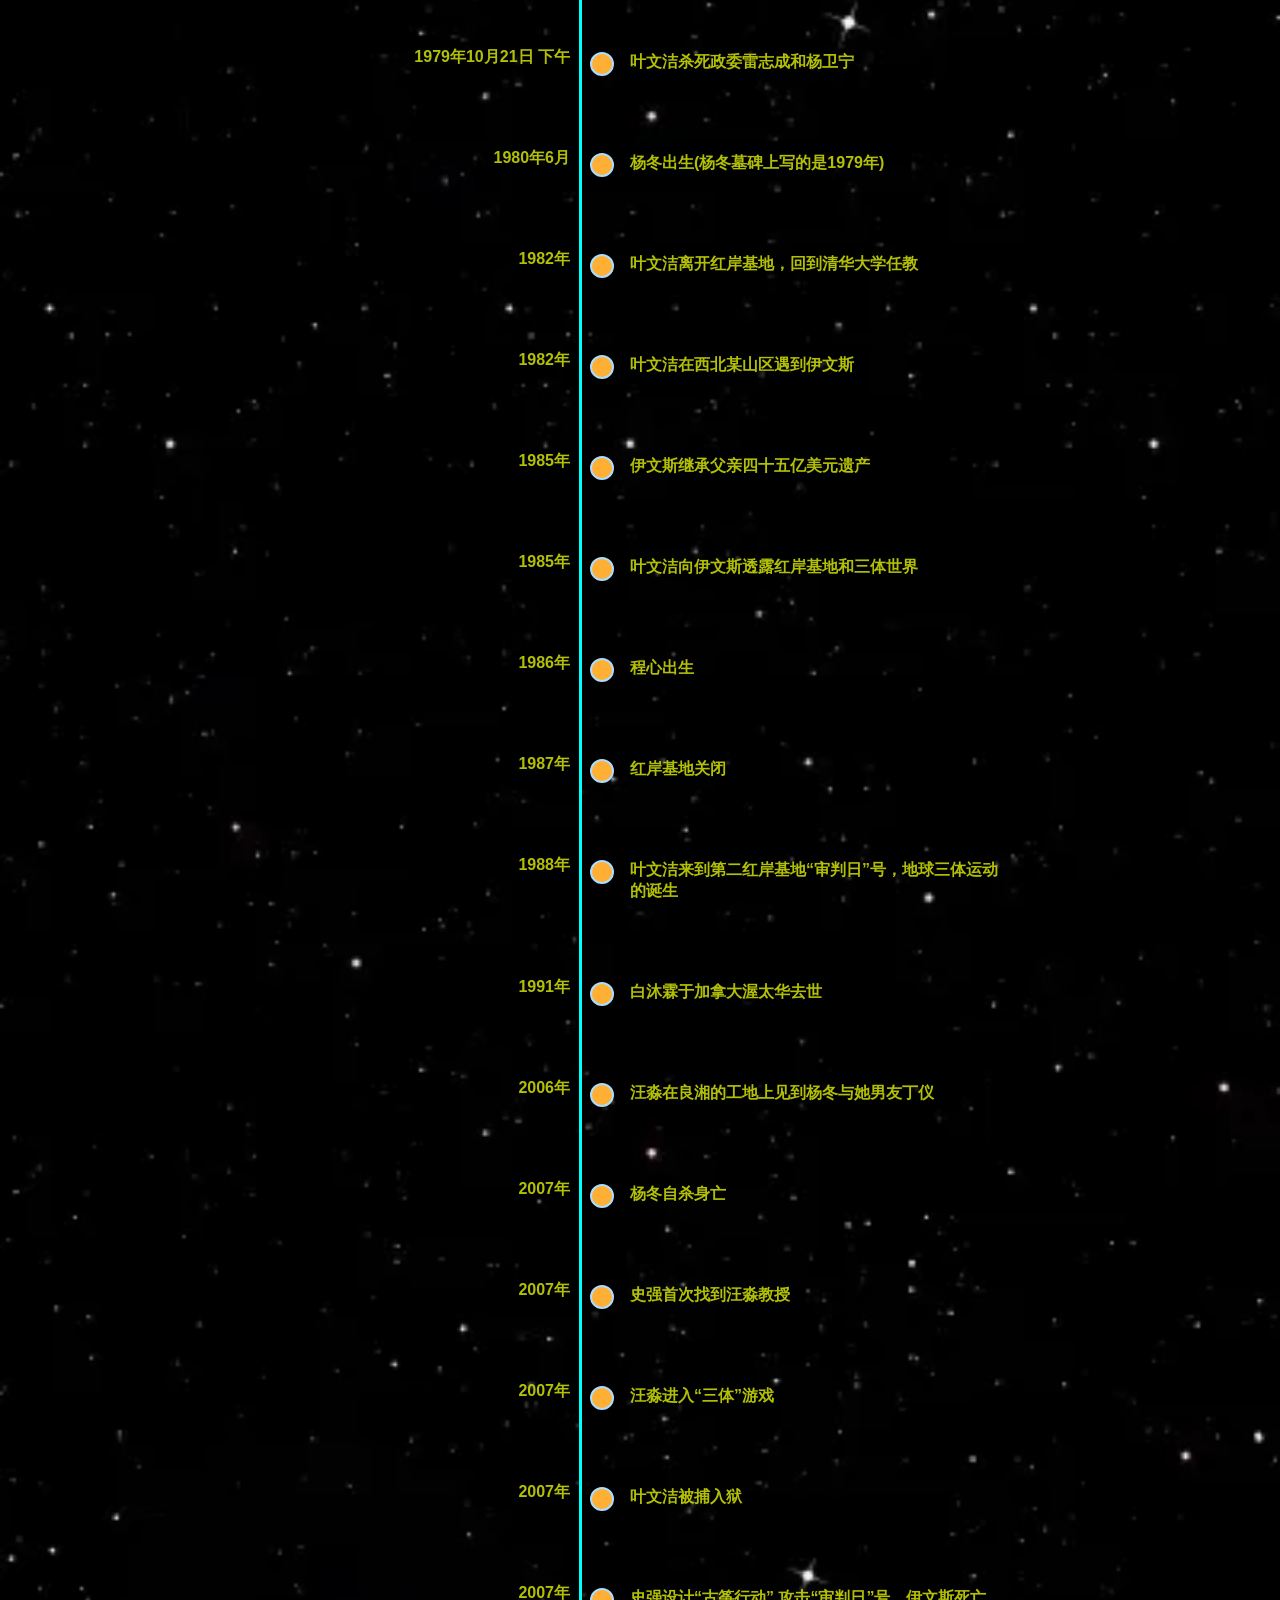
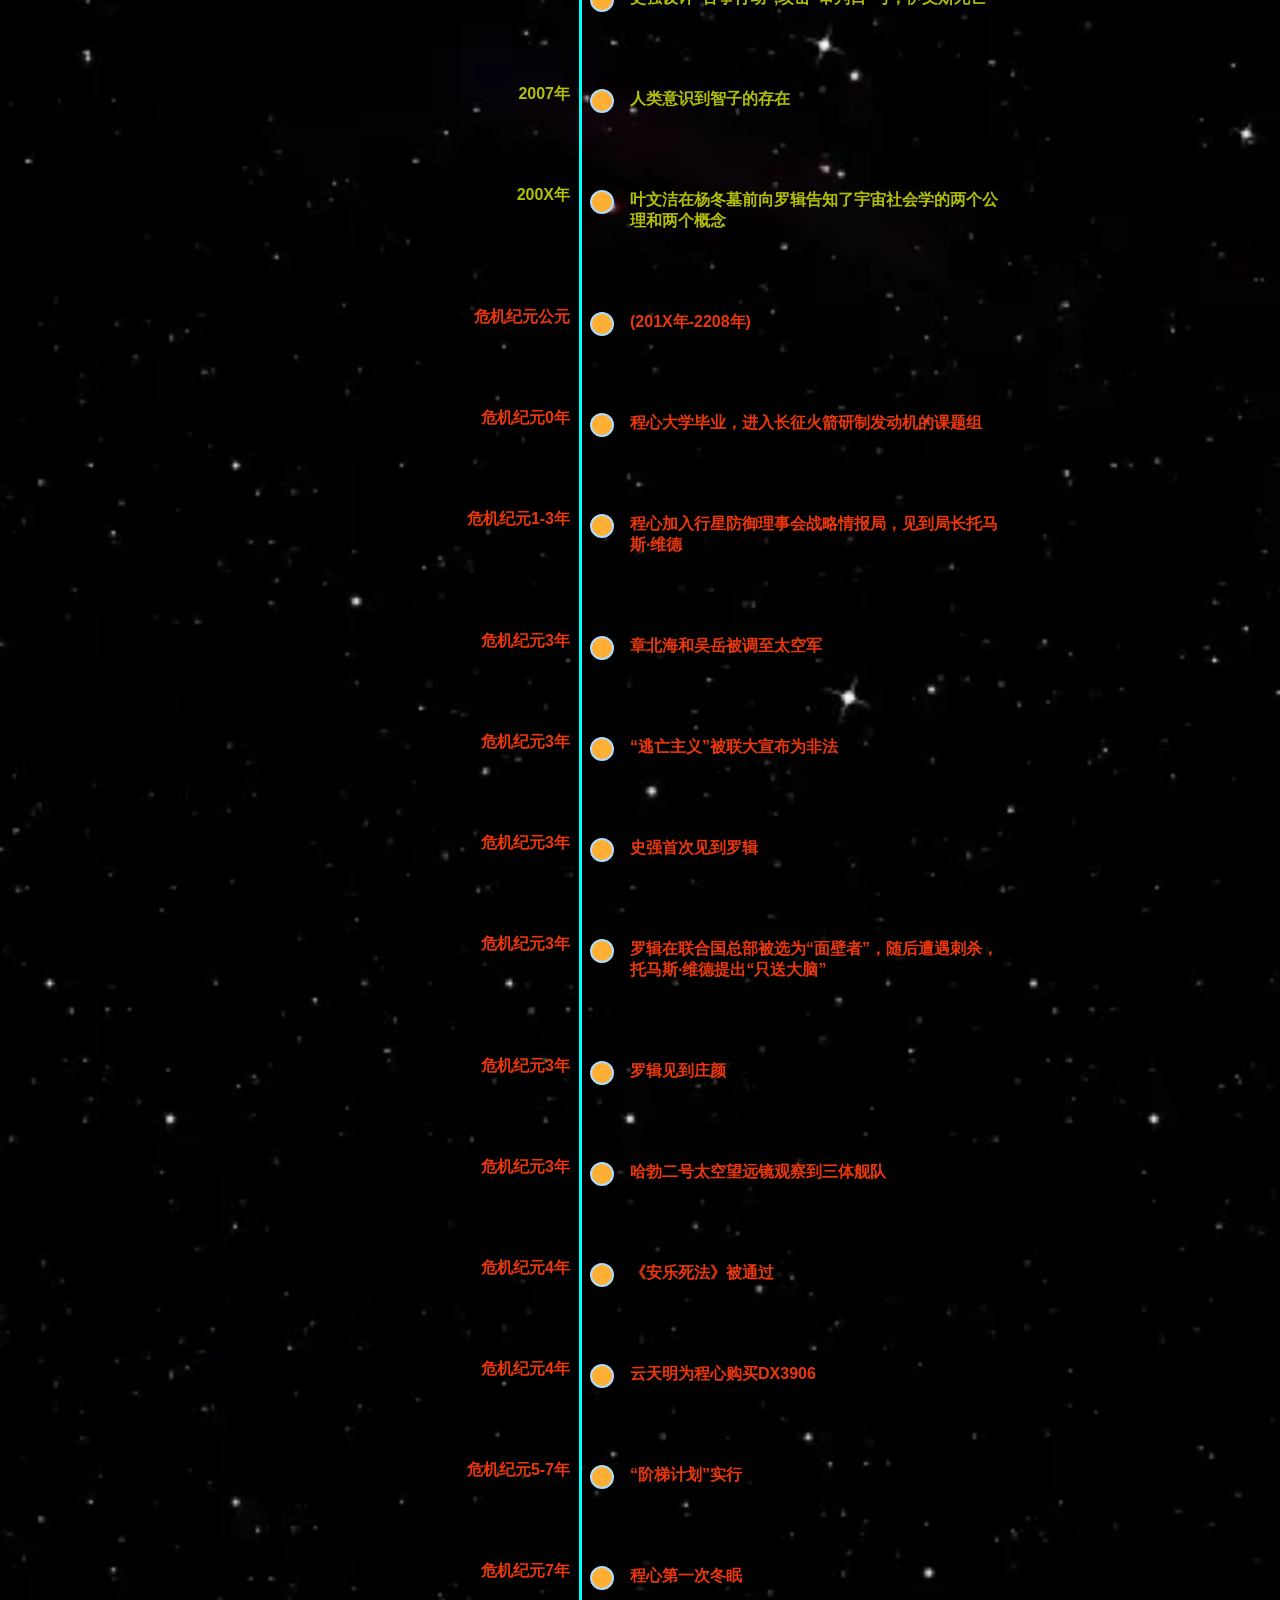
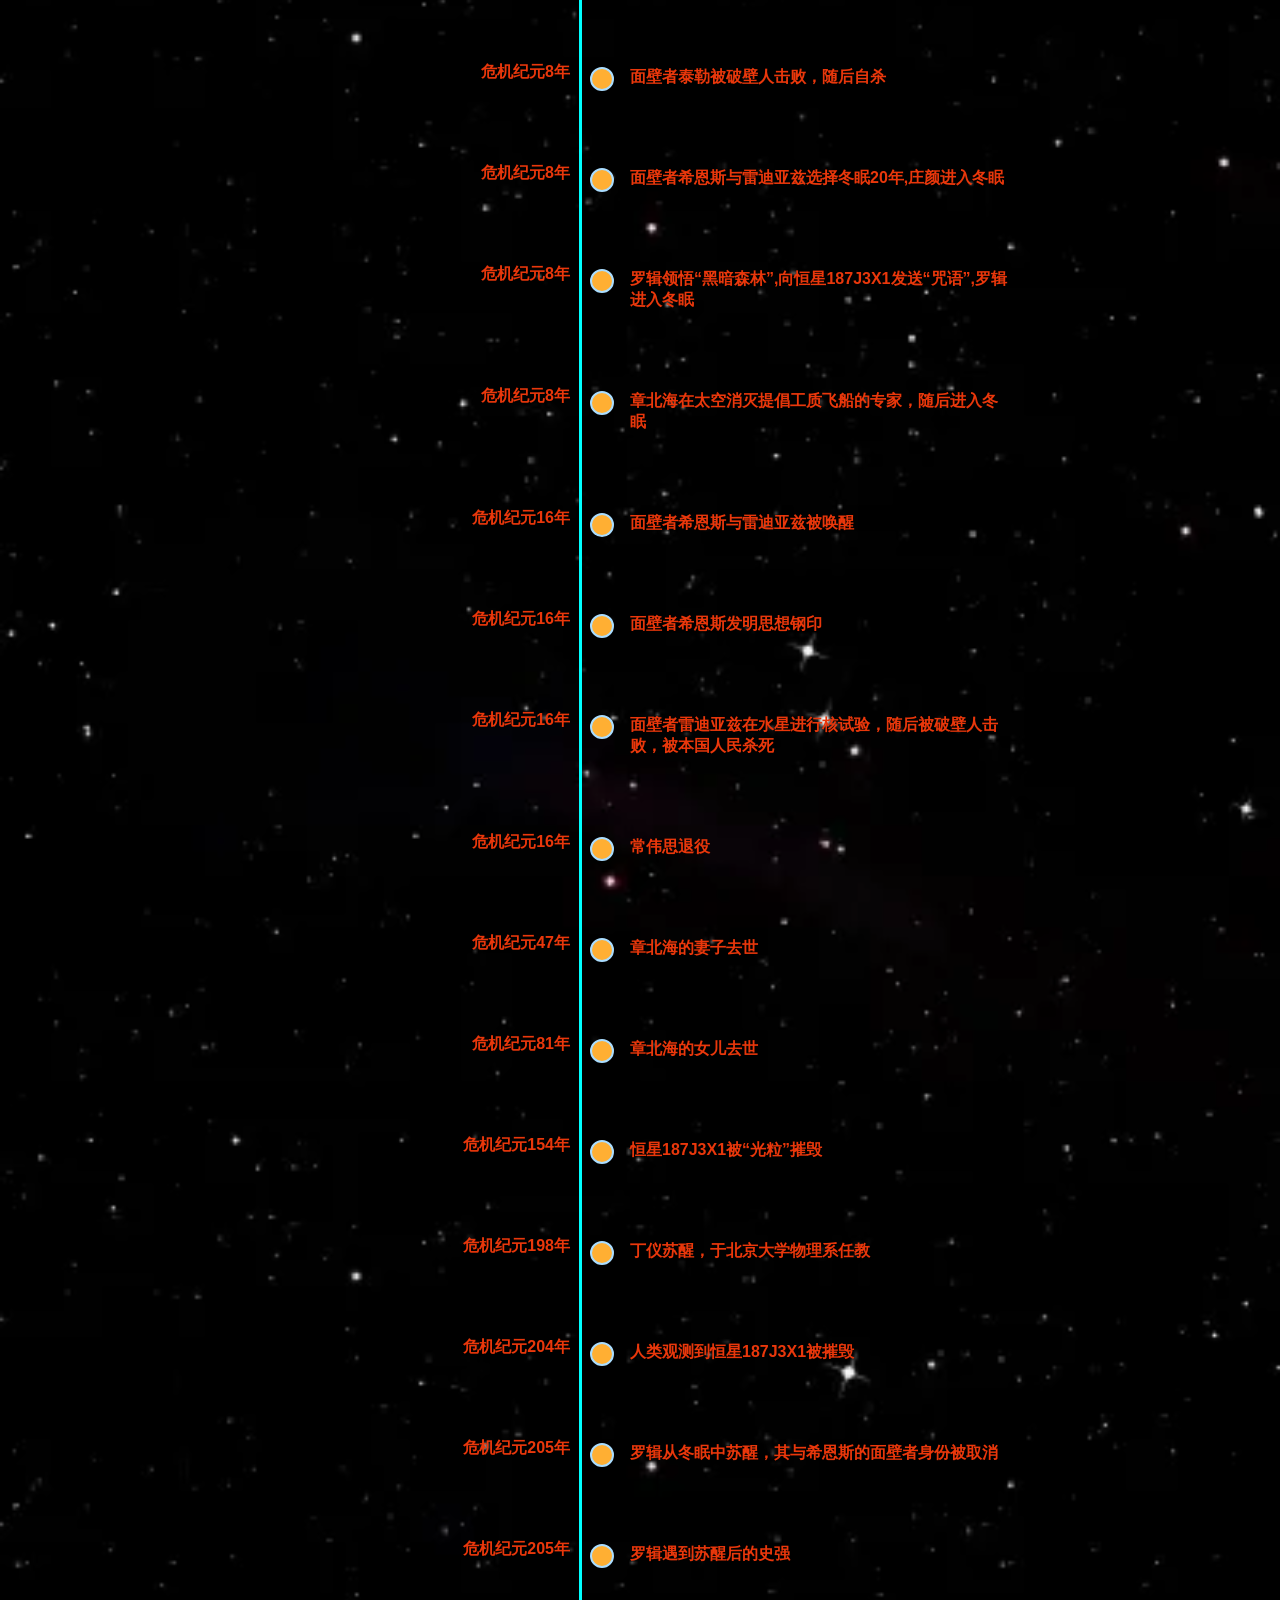
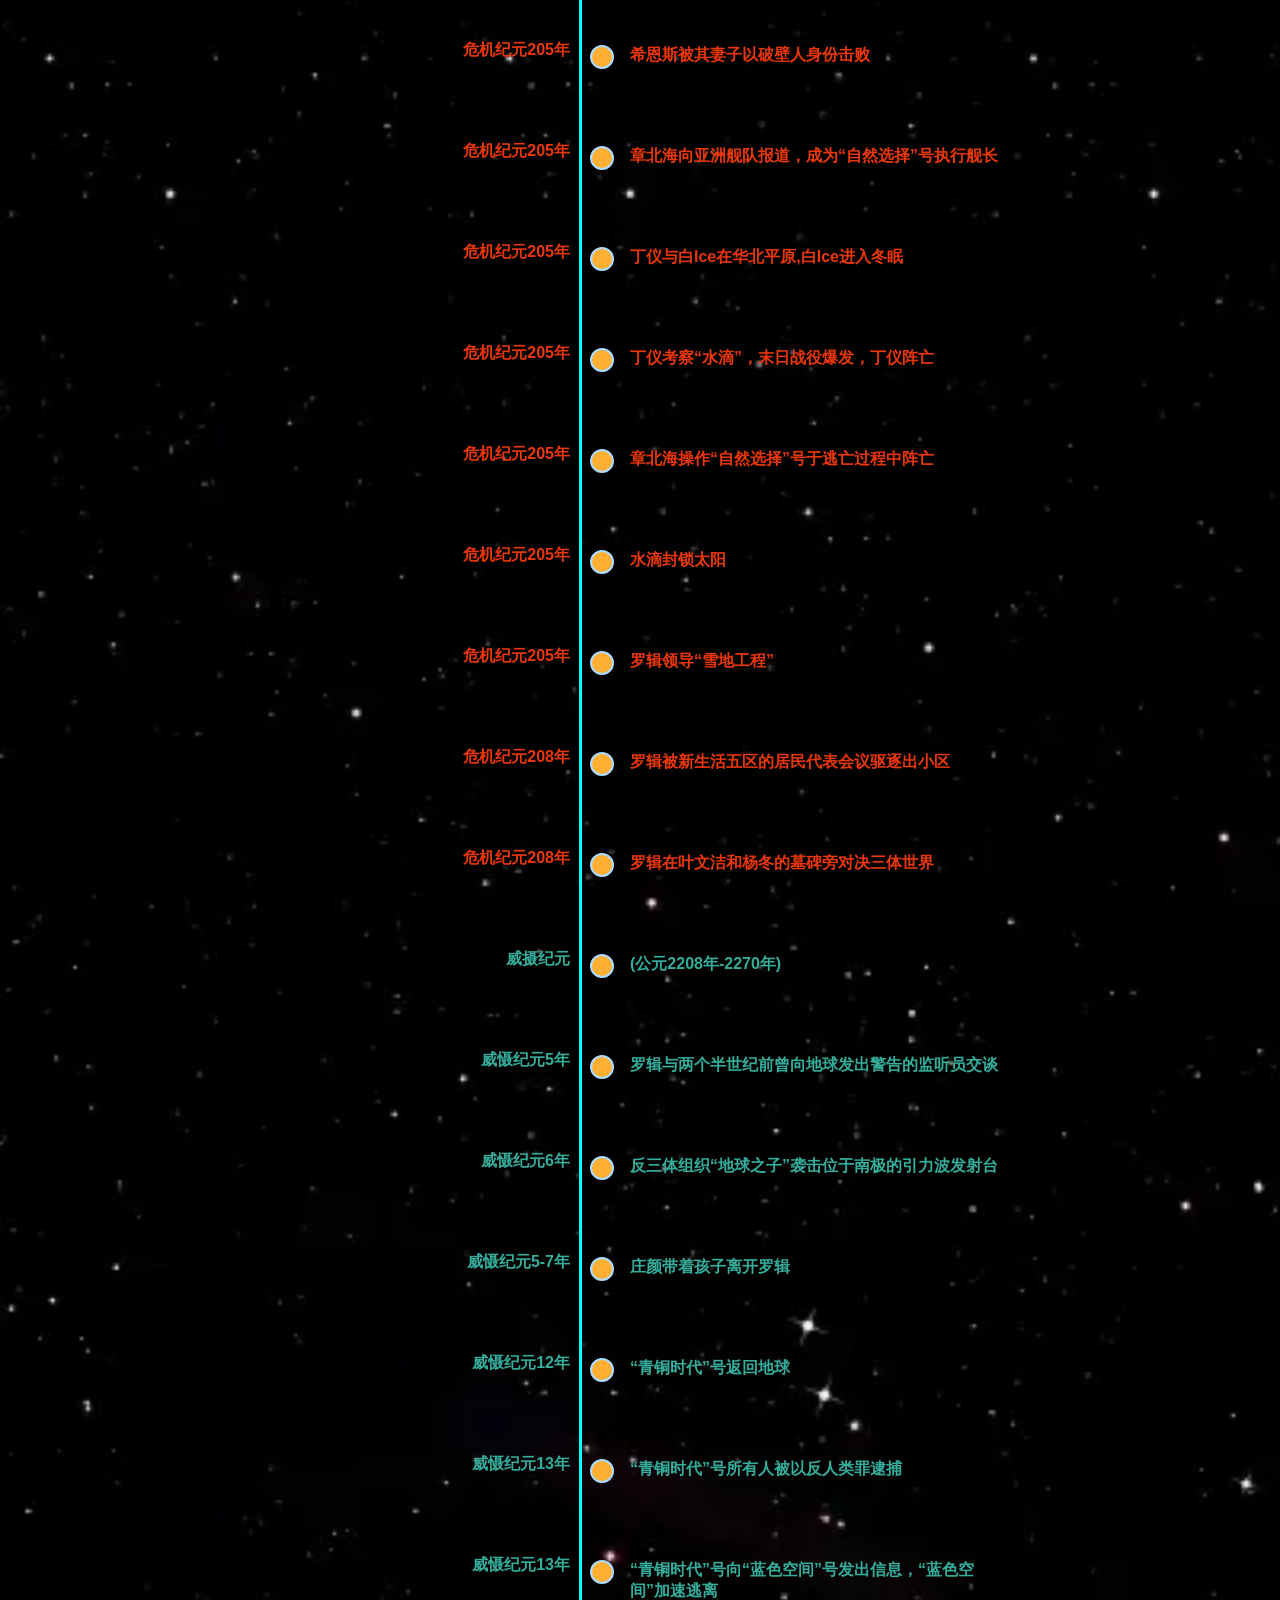
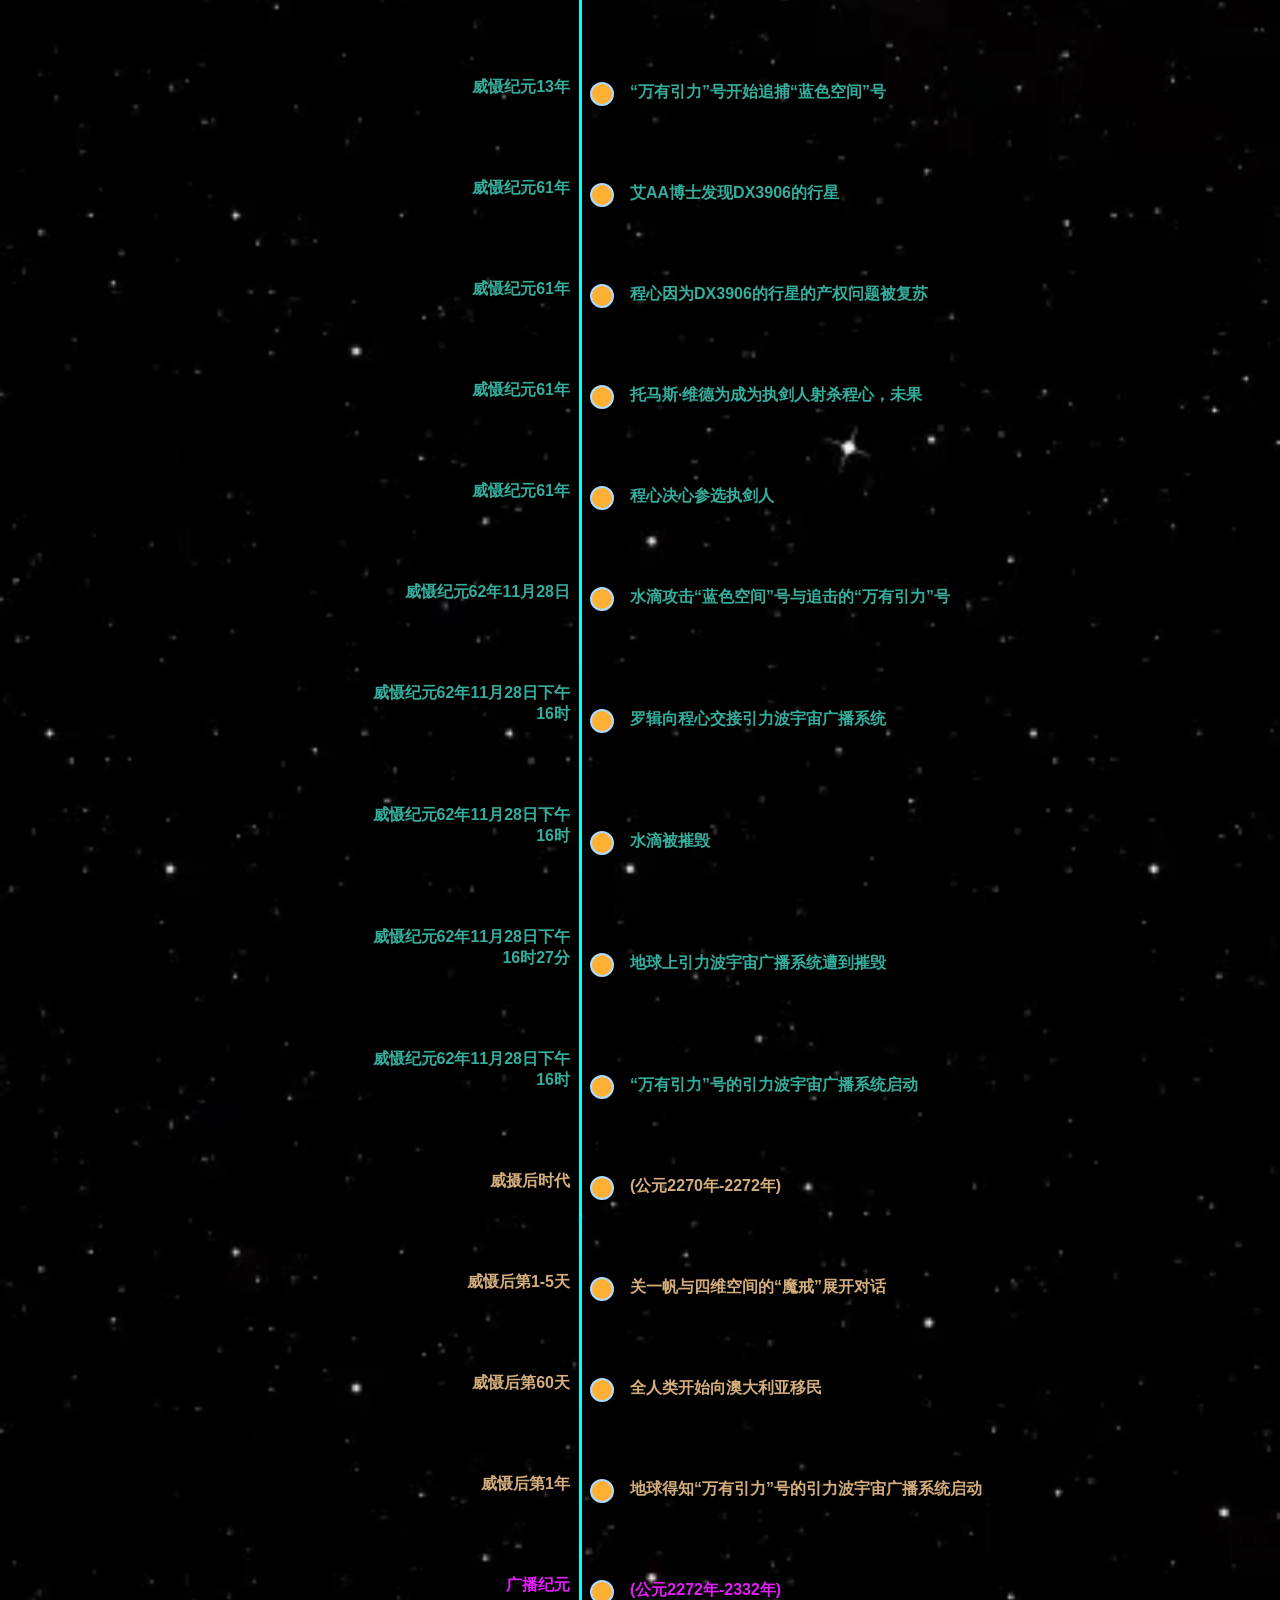
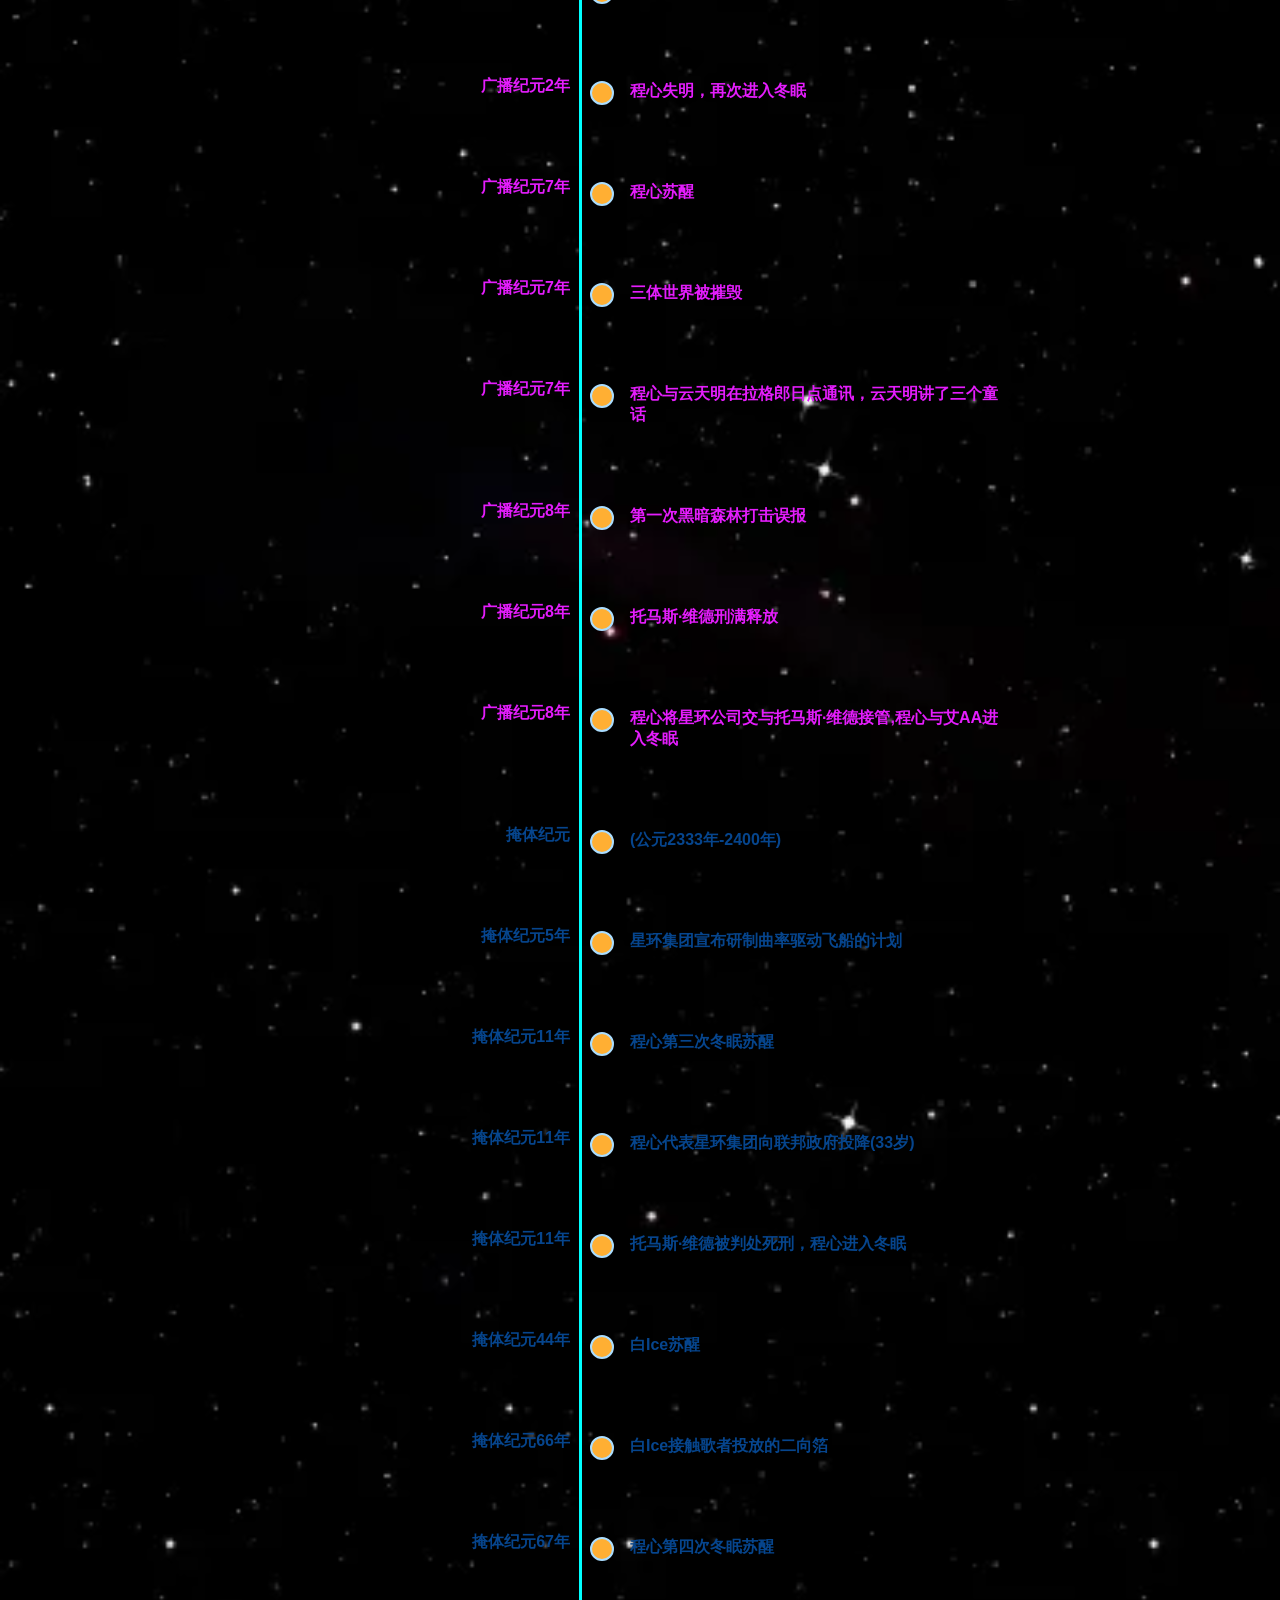
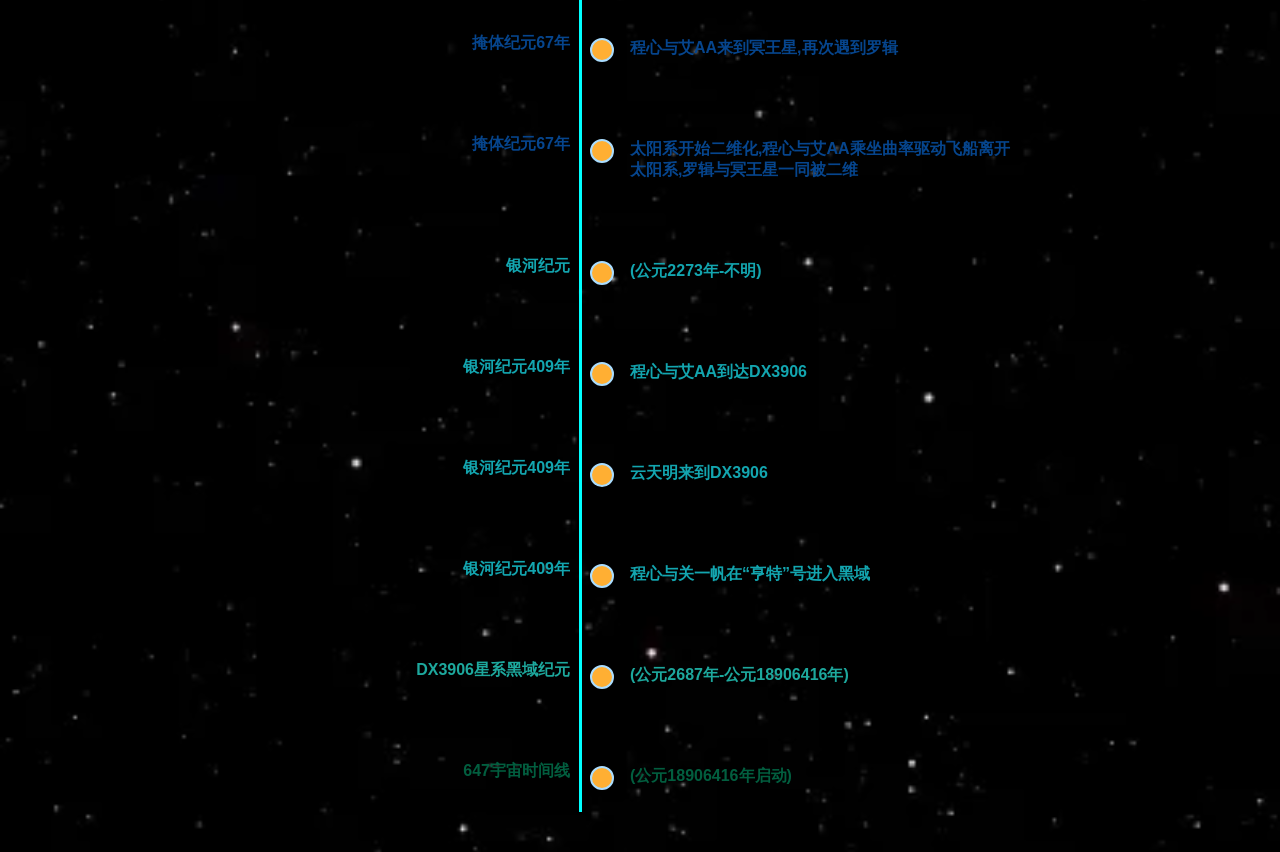
==== commit 4348a1f5: "Add BackGround Btn" ====
--- a/docs/index.html
+++ b/docs/index.html
@@ -8,7 +8,11 @@
 
 <body>
   <div class="container">
-    <div class="title">三体系列时间线</div>
+    <div class="title">三体系列时间线
+    <button id="scroll-to-top-btn">滚动到顶部</button>
+    <button id="scroll-to-bottom-btn">滚动到底部</button>
+    </div>
+
     <div class="timeline">
 
       <div class="timeline-item magicage">
@@ -576,6 +580,8 @@
 
     </div>
   </div>
+
+
+    <script src="scroll.js"></script>
 </body>
-
 </html>
--- a/docs/timeline.css
+++ b/docs/timeline.css
@@ -9,7 +9,36 @@
   align-items: center;
   /* 垂直居中 */
   min-height: 100vh;
-}
+  background-image: url("BG.png");
+  background-size: contain;
+  background-repeat: repeat-y;
+}
+
+ #scroll-to-bottom-btn {
+        position: fixed;
+        bottom: 20px;
+        right: 20px;
+        background-color: #007bff;
+        color: #fff;
+        padding: 10px;
+        border: none;
+        border-radius: 5px;
+        cursor: pointer;
+        display: block;
+      }
+
+#scroll-to-top-btn {
+        position: fixed;
+        bottom: 80px;
+        right: 20px;
+        background-color: #007bff;
+        color: #fff;
+        padding: 10px;
+        border: none;
+        border-radius: 5px;
+        cursor: pointer;
+        display: none;
+      }
 
 .title {
   width: 50%;
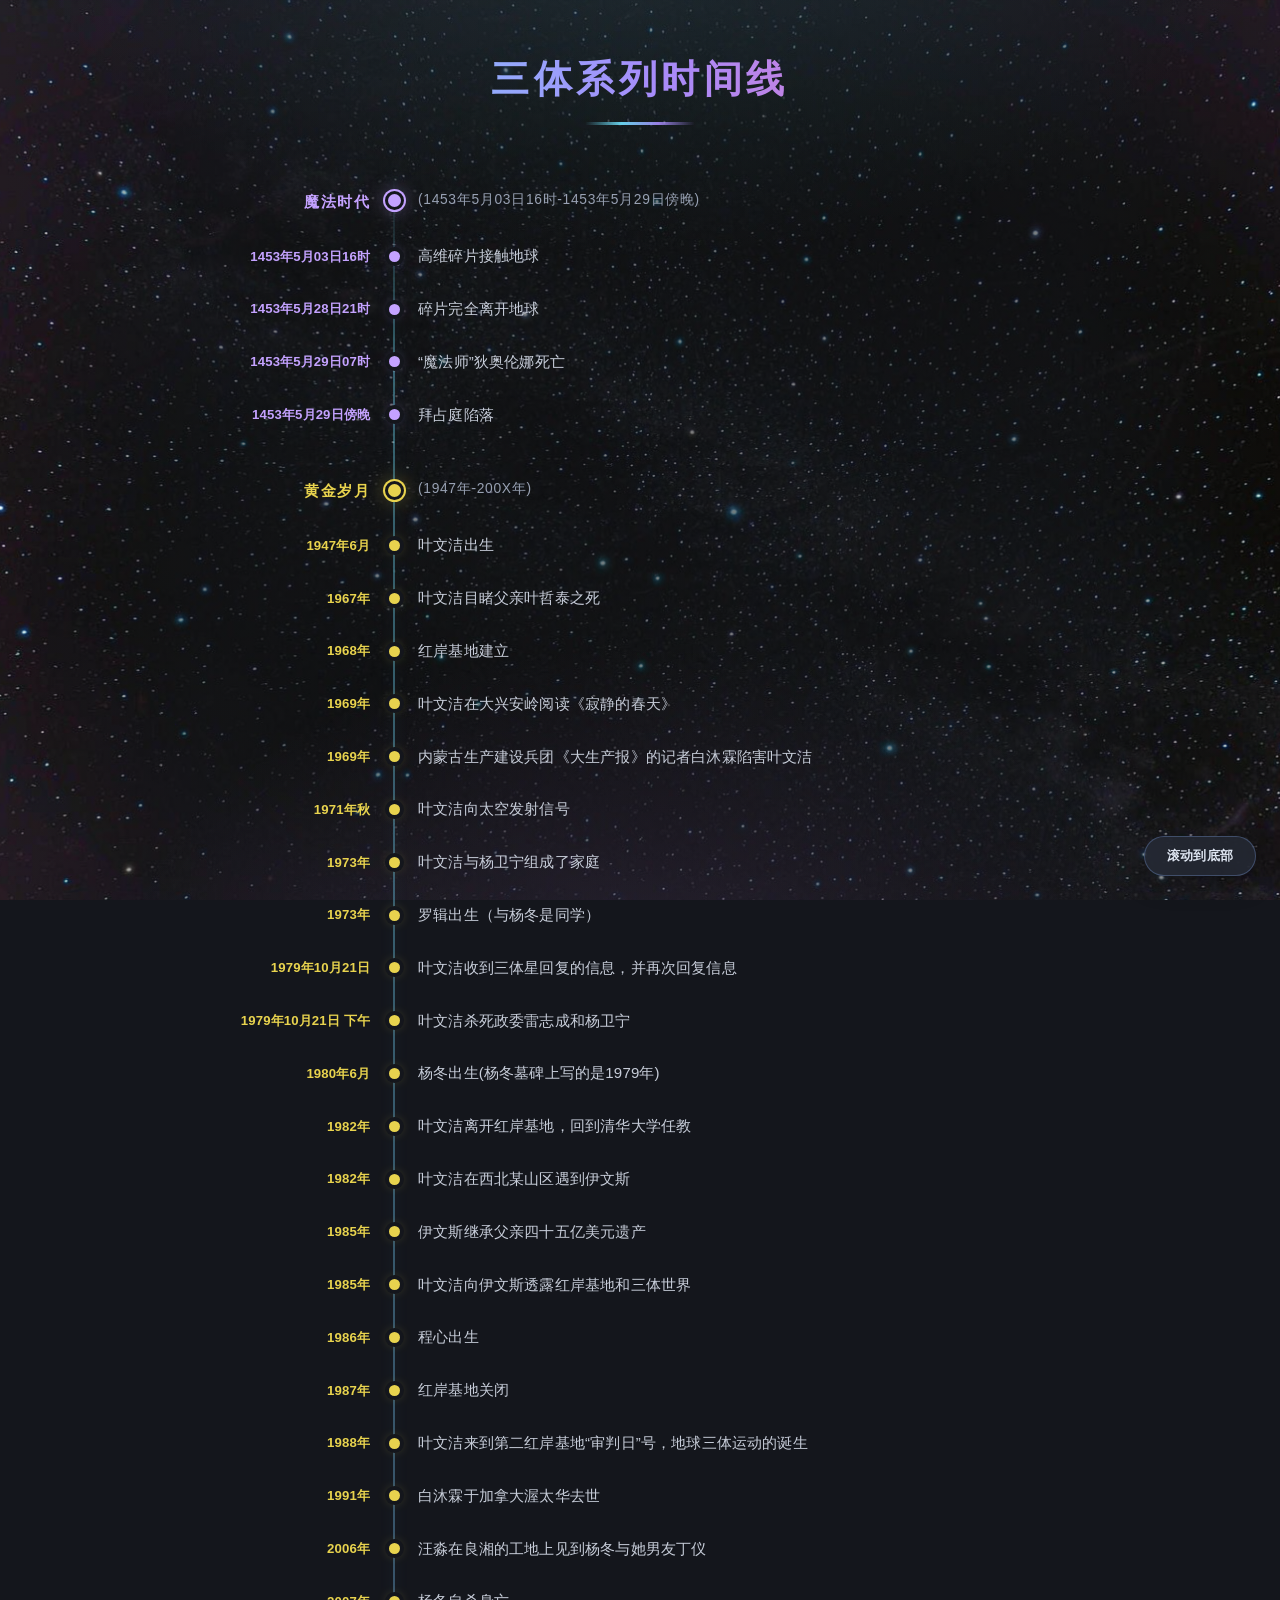
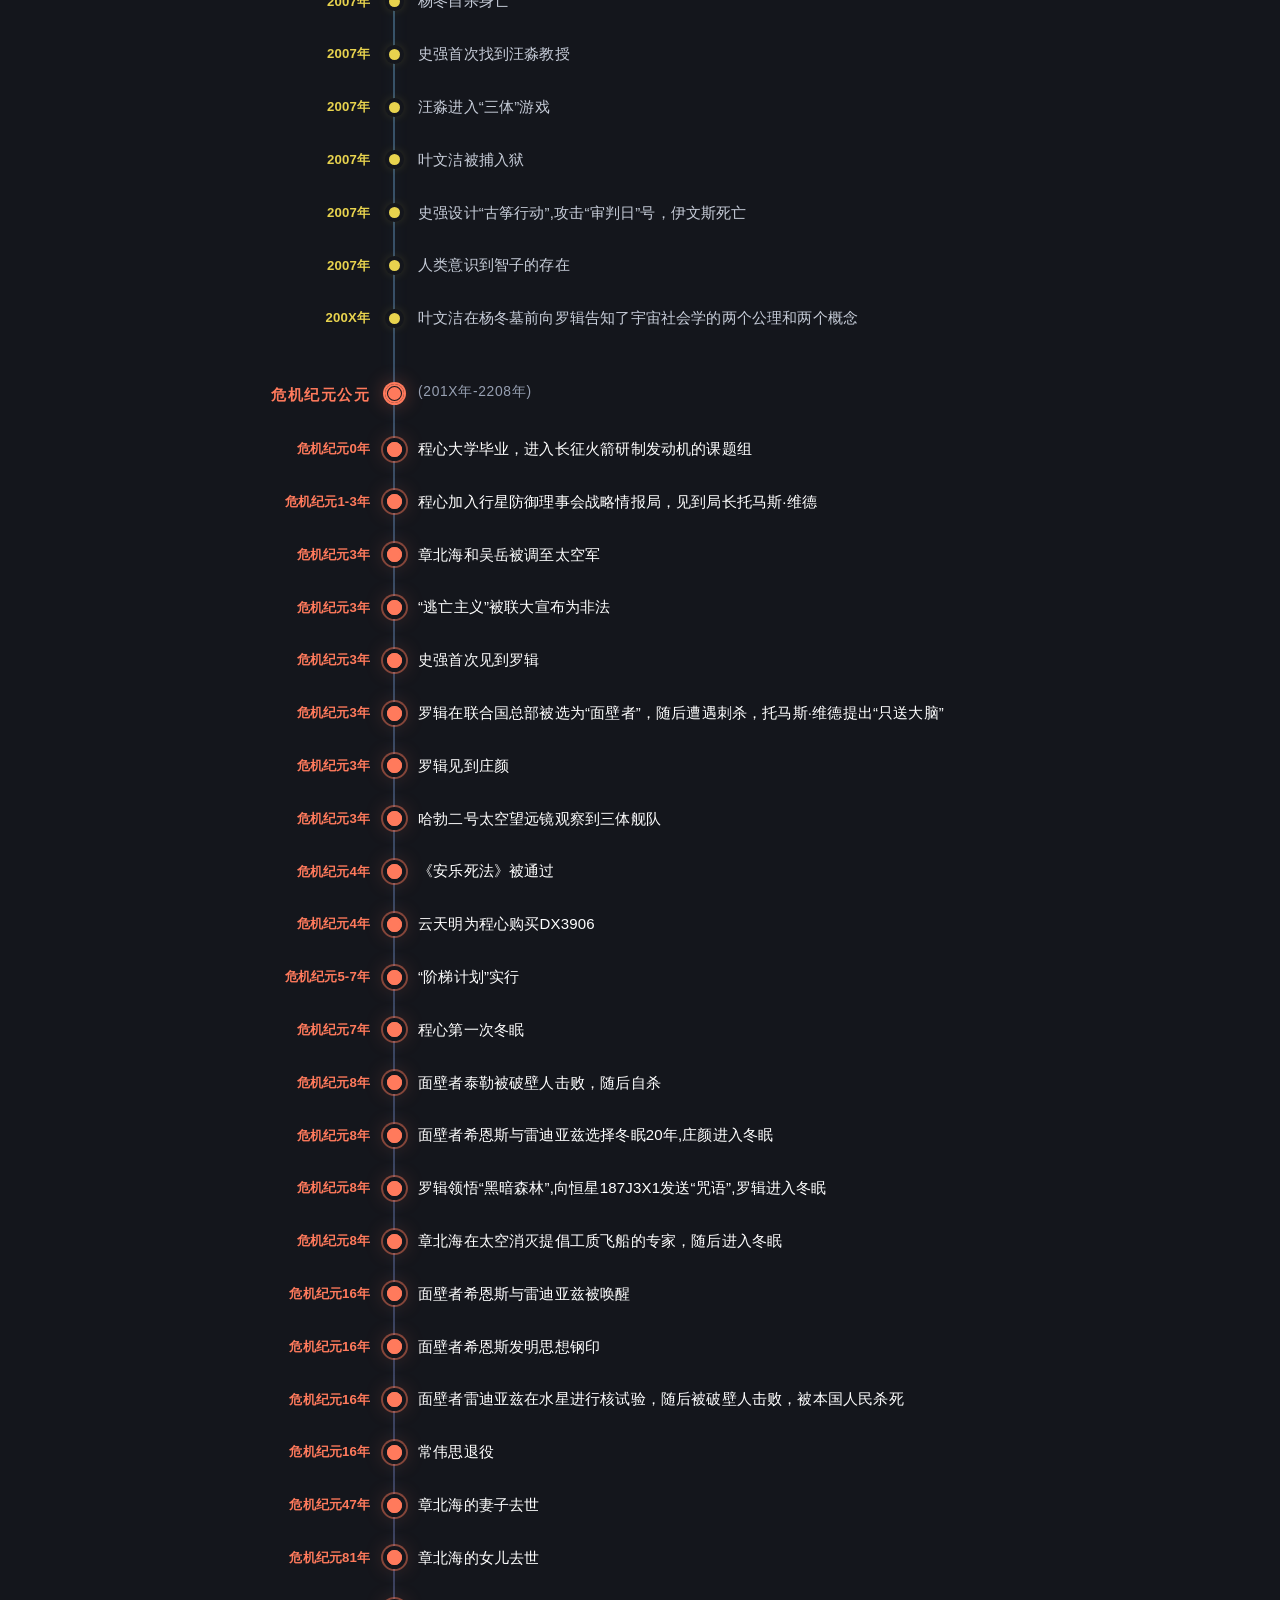
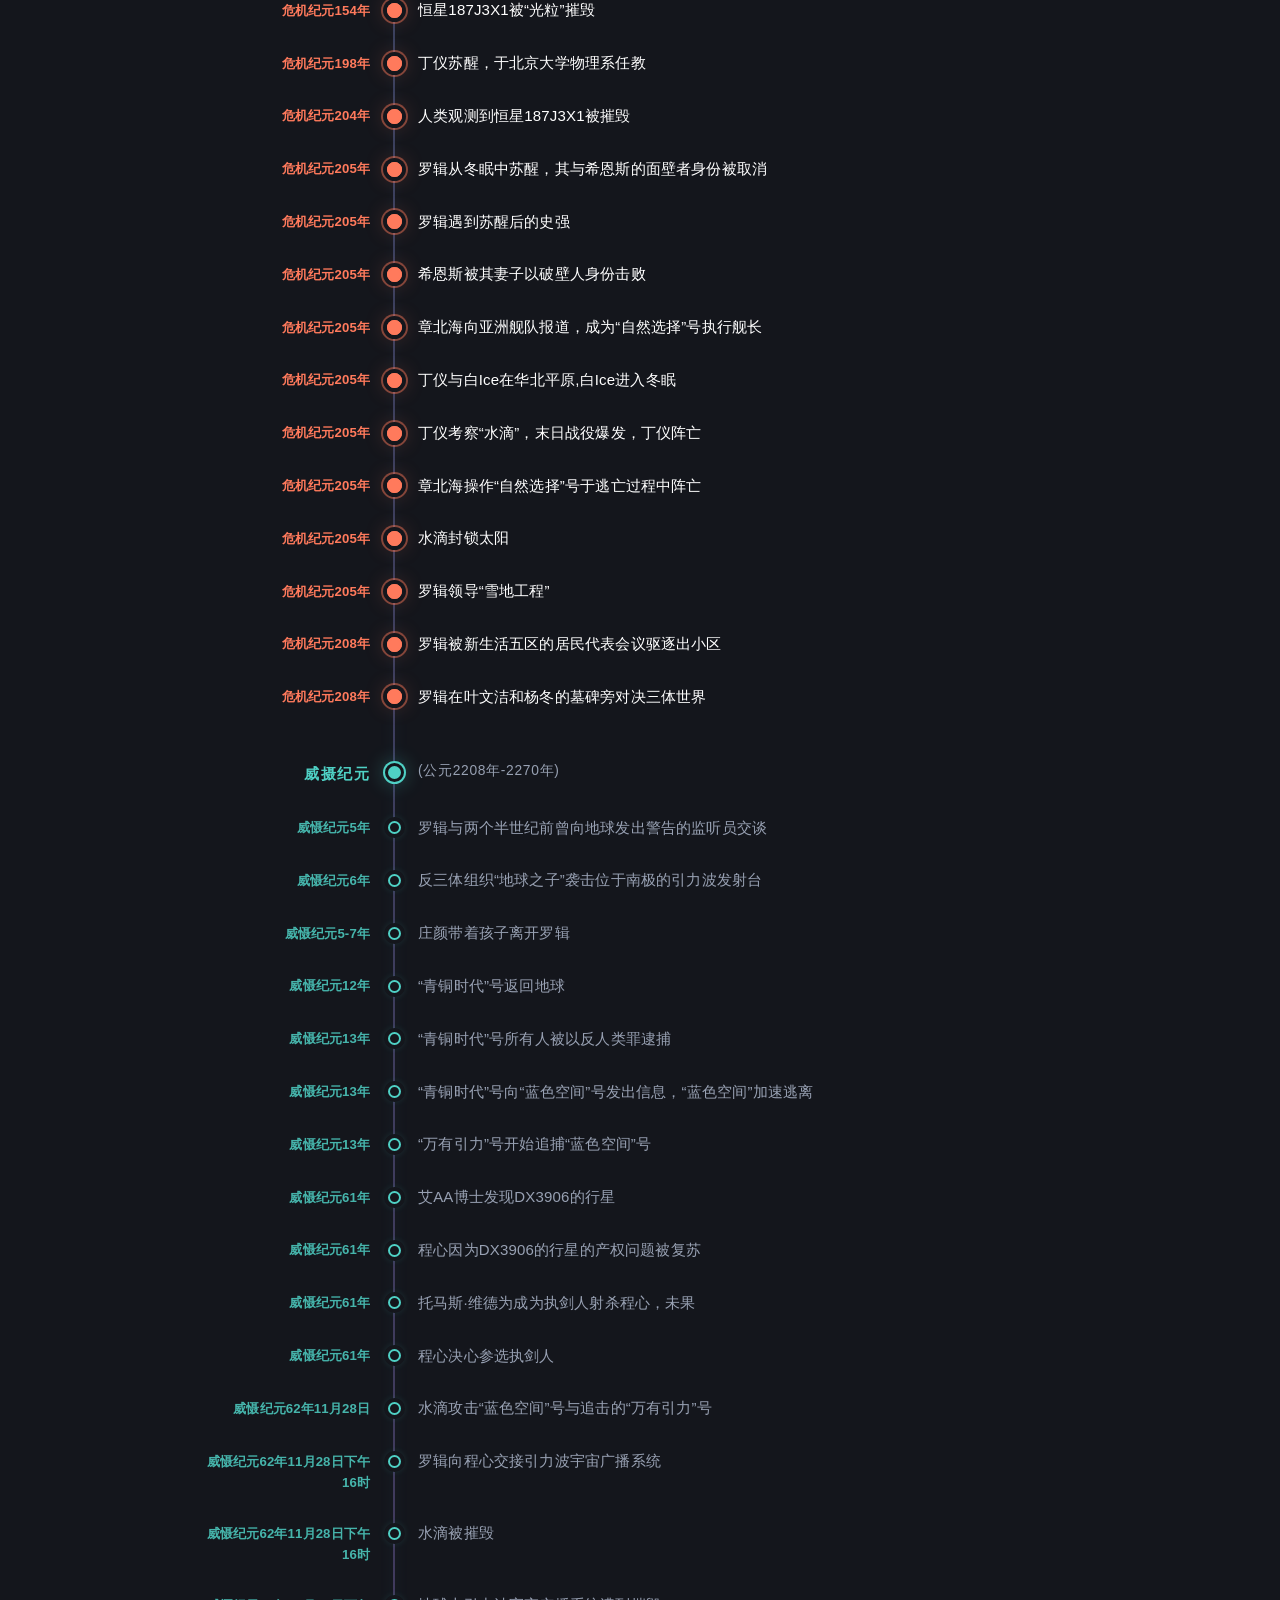
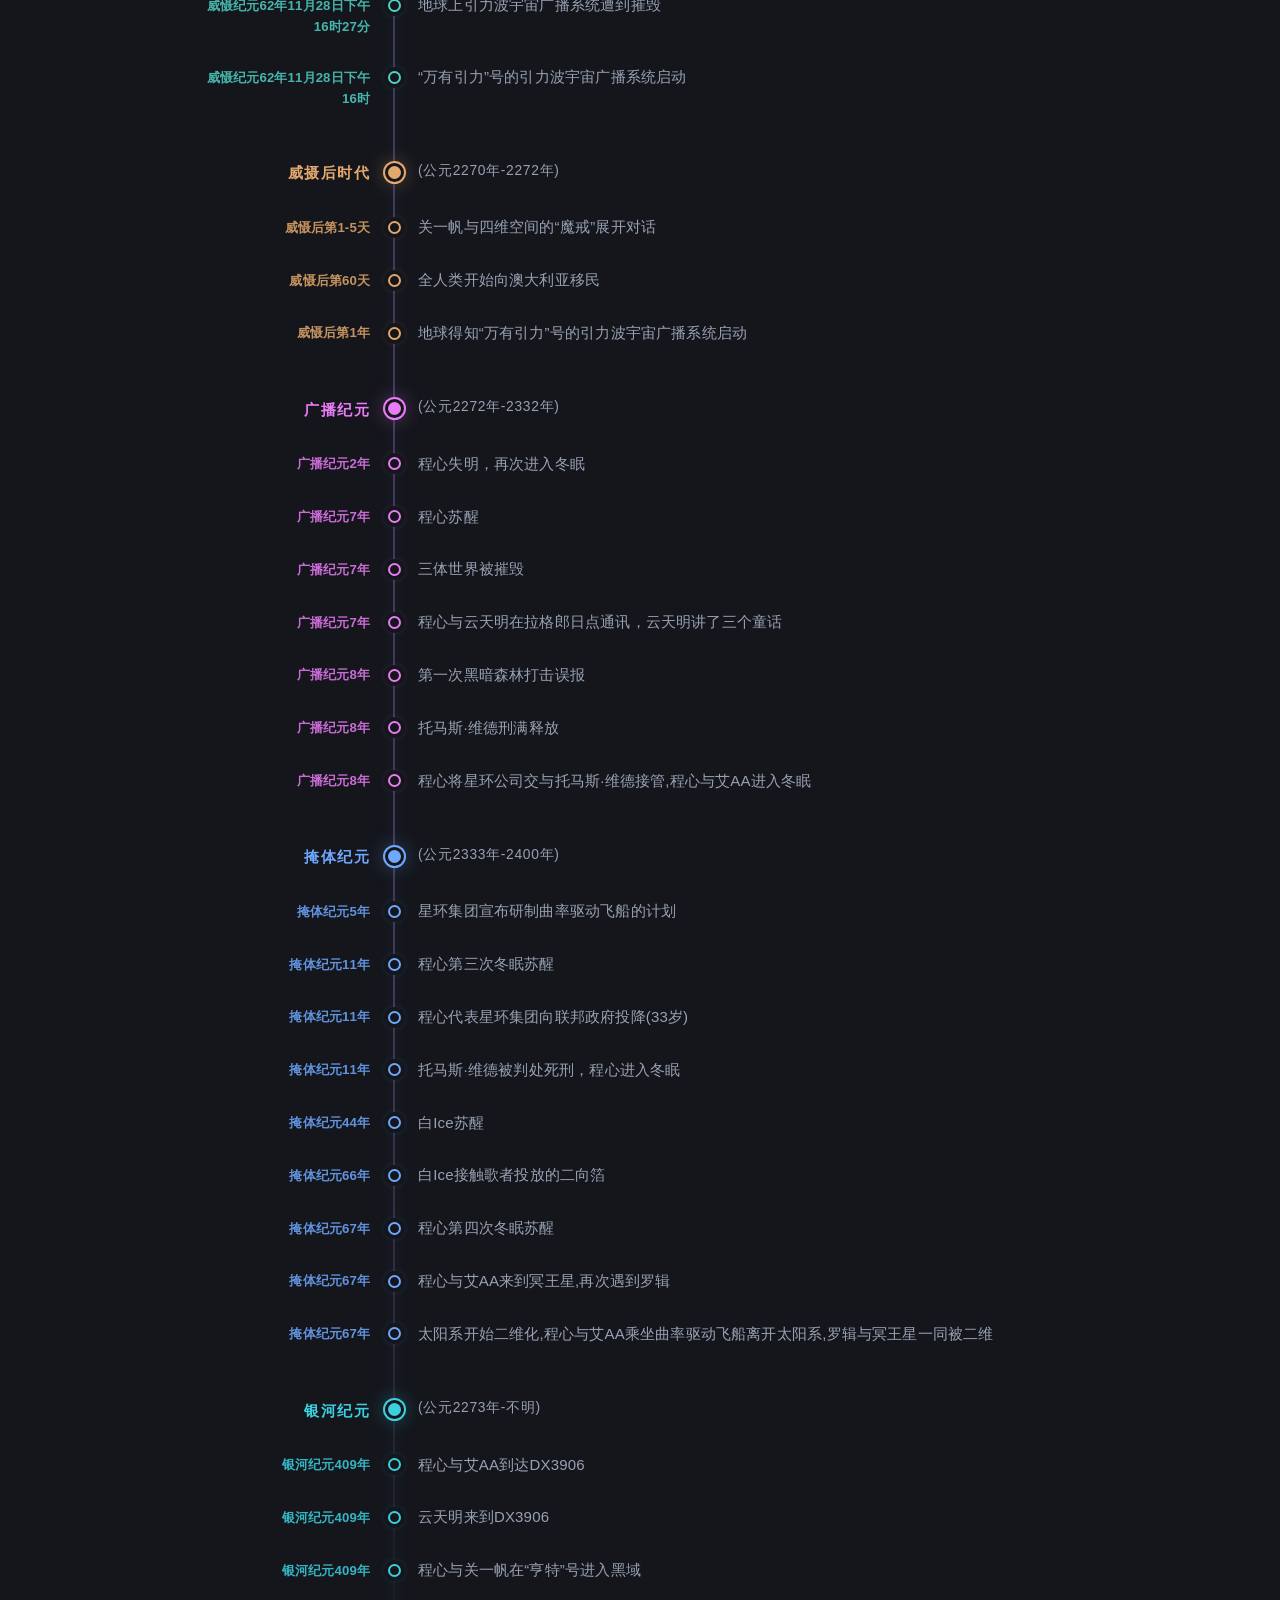
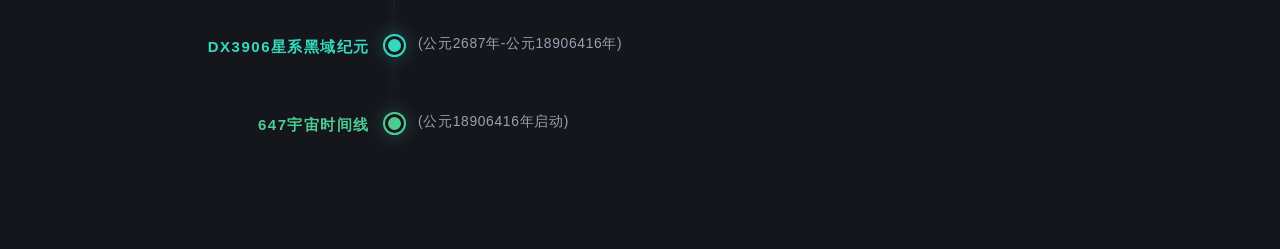
==== commit c10acefc: "AI优化界面及背景及滚动功能:ByDeepSeekV4.1Flash" ====
--- a/docs/index.html
+++ b/docs/index.html
@@ -583,5 +583,42 @@
 
 
     <script src="scroll.js"></script>
+
+    <script>
+    /* 按纪元自动补全状态类，并标记纪元标题行。
+       时间线数据（.timeline-item）无需改动；
+       要调整「已完成 / 进行中 / 未开始」的归属，只改下面两个数组即可。 */
+    (function () {
+      var COMPLETED = ['magicage', 'goldenage'];              // 已完成
+      var UPCOMING = [                                        // 未开始
+        'prestigeage', 'afterprestigeage', 'broadcastage',
+        'bunkerage', 'galacticage', 'dx3906age', 'universe647'
+      ];
+      // 其余（危机纪元，无纪元 class）视为「进行中」
+
+      var items = document.querySelectorAll('.timeline-item');
+      var i;
+
+      Array.prototype.forEach.call(items, function (item) {
+        var state = 'is-active';
+
+        for (i = 0; i < UPCOMING.length; i++) {
+          if (item.classList.contains(UPCOMING[i])) { state = 'is-upcoming'; break; }
+        }
+        if (state === 'is-active') {
+          for (i = 0; i < COMPLETED.length; i++) {
+            if (item.classList.contains(COMPLETED[i])) { state = 'is-completed'; break; }
+          }
+        }
+        item.classList.add(state);
+
+        // 纪元标题行的内容形如 "(1947年-200X年)"，据此识别并突出显示
+        var content = item.querySelector('.timeline-content');
+        if (content && /^\s*[（(]/.test(content.textContent)) {
+          item.classList.add('is-milestone');
+        }
+      });
+    })();
+    </script>
 </body>
 </html>
--- a/docs/timeline.css
+++ b/docs/timeline.css
@@ -1,209 +1,496 @@
+/* ==========================================================================
+   三体系列时间线 · 样式表（GitHub Pages 版）
+   --------------------------------------------------------------------------
+   结构：
+     .timeline              时间线容器（中轴渐变线由 ::before 绘制）
+       .timeline-item       单条事件（grid 双列：左时间 / 右内容）
+         .timeline-date     时间
+         .timeline-content  事件描述
+   状态（由页面脚本按纪元自动添加，也可手工写在 class 中）：
+     .is-completed   已完成
+     .is-active      进行中
+     .is-upcoming    未开始
+     .is-milestone   纪元标题行（视觉上更醒目）
+   纪元配色（沿用原有 class，只统一收敛为强调色变量）：
+     .magicage .goldenage .crisisage .prestigeage .afterprestigeage
+     .broadcastage .bunkerage .galacticage .dx3906age .universe647
+   ========================================================================== */
+
+/* ---------- 1. 设计变量 ---------- */
+:root {
+  --bg: #14161c;
+  --text: #e9ecf3;
+  --text-dim: #98a1b3;
+  --text-muted: #c7cdd9;
+
+  --fs-base: 15px;
+  --lh: 1.62;
+
+  --line-x: 200px;          /* 中轴相对容器左侧的位置 */
+  --pad: 24px;              /* 中轴与左右内容的呼吸间距 */
+  --node: 13px;             /* 节点直径 */
+
+  --accent: #ff7a5c;        /* 默认强调色（危机纪元） */
+  --glow: rgba(255, 122, 92, .45);
+
+  --ease: cubic-bezier(.22, .61, .36, 1);
+}
+
+/* ---------- 2. 页面基础 ---------- */
+*,
+*::before,
+*::after {
+  box-sizing: border-box;
+}
+
+html {
+  -webkit-text-size-adjust: 100%;
+}
+
 body {
-  font-family: Arial, sans-serif;
-  background-color: #252525;
   margin: 0;
   padding: 0;
-  display: flex;
-  justify-content: center;
-  /* 水平居中 */
-  align-items: center;
-  /* 垂直居中 */
   min-height: 100vh;
-  background-image: url("BG.png");
-  background-size: contain;
-  background-repeat: repeat-y;
-}
-
- #scroll-to-bottom-btn {
-        position: fixed;
-        bottom: 20px;
-        right: 20px;
-        background-color: #007bff;
-        color: #fff;
-        padding: 10px;
-        border: none;
-        border-radius: 5px;
-        cursor: pointer;
-        display: block;
-      }
+  font-family: "Segoe UI", "PingFang SC", "Hiragino Sans GB", "Microsoft YaHei", Arial, sans-serif;
+  font-size: var(--fs-base);
+  line-height: var(--lh);
+  color: var(--text);
+  background-color: var(--bg);
+}
+
+/* 星空背景层：固定在视口上，页面滚动时形成缓慢的纵深视差。
+   用独立图层而不是 background-attachment: fixed，以兼容移动端。 */
+body::before {
+  content: "";
+  position: fixed;
+  top: 0;
+  right: 0;
+  bottom: 0;
+  left: 0;
+  z-index: -1;
+  pointer-events: none;
+  background-color: var(--bg);
+  background-image:
+    /* 顶部 / 底部氛围光 */
+    radial-gradient(900px 520px at 50% -12%, rgba(90, 209, 230, .12), transparent 70%),
+    radial-gradient(760px 520px at 50% 112%, rgba(196, 140, 255, .12), transparent 70%),
+    /* 正文列范围内的柔和压暗，保证叠加文字的可读性 */
+    linear-gradient(90deg,
+      rgba(20, 22, 28, 0) 0%,
+      rgba(20, 22, 28, .55) 16%,
+      rgba(20, 22, 28, .55) 84%,
+      rgba(20, 22, 28, 0) 100%),
+    url("BG.png");
+  background-repeat: no-repeat;
+  background-position: center top, center bottom, center center, center center;
+  background-size: auto, auto, auto, cover;
+}
+
+::selection {
+  background: rgba(120, 190, 255, .30);
+}
+
+/* ---------- 3. 容器与标题 ---------- */
+.container {
+  width: 100%;
+  max-width: 940px;
+  margin: 0 auto;
+  padding: 56px 24px 96px;
+}
+
+.title {
+  margin: 0 0 44px;
+  text-align: center;
+  font-size: clamp(26px, 4.2vw, 38px);
+  font-weight: 800;
+  line-height: 1.25;
+  letter-spacing: .12em;
+  color: #7ce6ff;
+  background: linear-gradient(92deg, #6fe3ff 0%, #a78bfa 52%, #f472b6 100%);
+  -webkit-background-clip: text;
+  background-clip: text;
+  -webkit-text-fill-color: transparent;
+}
+
+.title::after {
+  content: "";
+  display: block;
+  width: 110px;
+  height: 3px;
+  margin: 18px auto 0;
+  border-radius: 3px;
+  background: linear-gradient(90deg, transparent, #6fe3ff, #a78bfa, transparent);
+  opacity: .9;
+}
+
+/* 回到顶部 / 底部按钮 */
+#scroll-to-top-btn,
+#scroll-to-bottom-btn {
+  position: fixed;
+  right: 24px;
+  z-index: 20;
+  min-width: 112px;
+  padding: 10px 16px;
+  font-family: inherit;
+  font-size: 13px;
+  font-weight: 600;
+  letter-spacing: .02em;
+  color: #dfe6f2;
+  /* 按钮位于 .title 内部，需覆盖其继承下来的 -webkit-text-fill-color: transparent */
+  -webkit-text-fill-color: #dfe6f2;
+  background: rgba(38, 43, 54, .78);
+  border: 1px solid rgba(140, 180, 255, .28);
+  border-radius: 999px;
+  box-shadow: 0 8px 24px rgba(0, 0, 0, .35);
+  backdrop-filter: blur(10px);
+  -webkit-backdrop-filter: blur(10px);
+  cursor: pointer;
+  transition: transform .22s var(--ease), background-color .22s, border-color .22s, box-shadow .22s;
+}
 
 #scroll-to-top-btn {
-        position: fixed;
-        bottom: 80px;
-        right: 20px;
-        background-color: #007bff;
-        color: #fff;
-        padding: 10px;
-        border: none;
-        border-radius: 5px;
-        cursor: pointer;
-        display: none;
-      }
-
-.title {
-  width: 50%;
-  /* 设置宽度 */
-  margin: 0 auto;
-  /* 居中对齐 */
-  font-size: 30px;
-  font-weight: bold;
-  margin-left: 256px;
-  color: #11aaCC;
-  /* 魔法时代 设置字体颜色 */
-}
-
-.container {
-  max-width: 800px;
-  margin: 0 auto;
-  padding: 20px;
-}
-
-.magicage {
-  color: #BBaaCC;
-  /* 魔法时代 设置字体颜色 */
-}
-
-.goldenage {
-  color: #c8d608e3;
-  /*黄金时代  设置字体颜色 */
-}
-
-/** 危机纪元：不使用 **/
-.crisisage {
-  color: #34AD9C;
-  /* 危机纪元  设置字体颜色 */
-}
-
-.prestigeage {
-  color: #34AD9C;
-  /* 威摄纪元  设置字体颜色 */
-}
-
-.afterprestigeage {
-  color: #D4AD7C;
-  /* 威摄后时代  设置字体颜色 */
-}
-
-.broadcastage {
-  color: #E41DFC;
-  /* 广播纪元 设置字体颜色 */
-}
-
-.bunkerage {
-  color: #06458d;
-  /* 掩体纪元 设置字体颜色 */
-}
-
-.galacticage {
-  color: #13a5af;
-  /* 银河纪元  设置字体颜色 */
-}
-
-.dx3906age {
-  color: #1da89d;
-  /* DX3906星系黑域纪元   设置字体颜色 */
-}
-
-.universe647 {
-  color: #025e3f;
-  /* 647宇宙时间线    设置字体颜色 */
-}
-
-/* Timeline styles */
+  bottom: 84px;
+  display: none;
+}
+
+#scroll-to-bottom-btn {
+  bottom: 24px;
+  display: block;
+}
+
+#scroll-to-top-btn:hover,
+#scroll-to-bottom-btn:hover {
+  background: rgba(56, 64, 80, .92);
+  border-color: rgba(140, 200, 255, .55);
+  transform: translateY(-2px);
+  box-shadow: 0 12px 30px rgba(0, 0, 0, .45), 0 0 18px rgba(90, 209, 230, .25);
+}
+
+#scroll-to-top-btn:active,
+#scroll-to-bottom-btn:active {
+  transform: translateY(0);
+}
+
+/* 滚动进行中：按钮切换为「停止滚动」，给出醒目的停止态 */
+body.is-scrolling #scroll-to-top-btn,
+body.is-scrolling #scroll-to-bottom-btn {
+  color: #ffd9cd;
+  -webkit-text-fill-color: #ffd9cd;
+  background: rgba(255, 122, 92, .16);
+  border-color: rgba(255, 122, 92, .55);
+  box-shadow: 0 8px 24px rgba(0, 0, 0, .4), 0 0 20px rgba(255, 122, 92, .28);
+}
+
+/* ---------- 4. 纪元强调色 ---------- */
+.magicage         { --accent: #c4a2ff; --glow: rgba(196, 162, 255, .45); } /* 魔法时代 */
+.goldenage        { --accent: #e8d34e; --glow: rgba(232, 211, 78, .42); }  /* 黄金岁月 */
+.crisisage        { --accent: #ff7a5c; --glow: rgba(255, 122, 92, .45); }  /* 危机纪元（备用） */
+.prestigeage      { --accent: #4fd1c5; --glow: rgba(79, 209, 197, .45); }  /* 威慑纪元 */
+.afterprestigeage { --accent: #e3a86b; --glow: rgba(227, 168, 107, .45); } /* 威慑后时代 */
+.broadcastage     { --accent: #ea7bf7; --glow: rgba(234, 123, 247, .45); } /* 广播纪元 */
+.bunkerage        { --accent: #6fa8ff; --glow: rgba(111, 168, 255, .45); } /* 掩体纪元 */
+.galacticage      { --accent: #3ad0e0; --glow: rgba(58, 208, 224, .45); }  /* 银河纪元 */
+.dx3906age        { --accent: #35d9bd; --glow: rgba(53, 217, 189, .45); }  /* 黑域纪元 */
+.universe647      { --accent: #4ecb92; --glow: rgba(78, 203, 146, .45); }  /* 647 时间线 */
+
+/* ---------- 5. 时间线骨架 ---------- */
 .timeline {
   position: relative;
-  margin: 50px 0;
+  margin: 0;
   padding: 0;
   list-style: none;
-  font-weight: bold;
-  margin-bottom: 20px;   /* 增加间隔 */
-  margin-left: 300px;
-  color: #e9370b;   /* 危机时代 设置字体颜色 */
-}
-
-.timeline:before {
+}
+
+/* 中轴连线：两端淡出、中段由青到紫的渐变光带 */
+.timeline::before {
+  content: "";
   position: absolute;
   top: 0;
   bottom: 0;
-  left: 40px;
+  left: var(--line-x);
+  width: 2px;
+  margin-left: -1px;
+  border-radius: 2px;
+  background: linear-gradient(180deg,
+      rgba(111, 227, 255, 0) 0%,
+      rgba(111, 227, 255, .38) 3%,
+      rgba(140, 170, 255, .30) 42%,
+      rgba(196, 140, 255, .28) 88%,
+      rgba(196, 140, 255, 0) 100%);
+  box-shadow: 0 0 14px rgba(120, 190, 255, .16);
+  pointer-events: none;
+}
+
+.timeline-item {
+  --row-pad: .95em;
+  position: relative;
+  display: grid;
+  grid-template-columns: calc(var(--line-x) - var(--pad)) 1fr;
+  column-gap: calc(var(--pad) * 2);
+  align-items: start;
+  margin: 0;
+  padding: var(--row-pad) 0;
+}
+
+/* 节点（圆点），叠加在中轴上 */
+.timeline-item::before {
   content: "";
-  width: 3px;
-  background-color: aqua;
-  /* Adjust timeline color here */
-  margin-left: -1px;
-}
-
-.timeline-item {
-  margin-bottom: 50px;
-  position: relative;
-}
-
-.timeline-item:before,
-.timeline-item:after {
+  position: absolute;
+  left: var(--line-x);
+  top: calc(var(--row-pad) + .81em);   /* 与首行文字垂直居中 */
+  width: var(--node);
+  height: var(--node);
+  margin: calc(var(--node) / -2) 0 0 calc(var(--node) / -2);
+  border-radius: 50%;
+  background-color: var(--accent);
+  box-shadow: 0 0 0 4px var(--bg), 0 0 12px var(--glow);
+  transition: transform .28s var(--ease), box-shadow .28s var(--ease), opacity .28s;
+  pointer-events: none;
+}
+
+/* ---------- 6. 文字排版 ---------- */
+.timeline-date {
+  grid-column: 1;
+  padding-top: .1em;
+  text-align: right;
+  font-size: .88em;
+  font-weight: 600;
+  line-height: 1.6;
+  letter-spacing: .01em;
+  color: var(--accent);
+  font-variant-numeric: tabular-nums;
+  transition: color .28s, text-shadow .28s, opacity .28s;
+}
+
+.timeline-content {
+  grid-column: 2;
+  min-width: 0;
+  font-size: 1em;
+  font-weight: 400;
+  line-height: var(--lh);
+  letter-spacing: .012em;
+  color: var(--text);
+  transition: color .28s, text-shadow .28s;
+}
+
+/* ---------- 7. 悬停动效 ---------- */
+.timeline-item:hover::before {
+  transform: scale(1.35);
+  box-shadow: 0 0 0 4px var(--bg), 0 0 20px var(--glow);
+}
+
+.timeline-item:hover .timeline-date {
+  text-shadow: 0 0 14px var(--glow);
+}
+
+.timeline-item:hover .timeline-content {
+  color: #fff;
+  text-shadow: 0 0 16px rgba(255, 255, 255, .22);
+}
+
+/* ---------- 8. 三种状态 ---------- */
+
+/* 已完成：节点收小、实心，文字降一级 */
+.timeline-item.is-completed {
+  --node: 11px;
+}
+
+.timeline-item.is-completed .timeline-content {
+  color: var(--text-muted);
+}
+
+/* 进行中：节点更大、带扩散光环，文字最亮 */
+.timeline-item.is-active {
+  --node: 15px;
+}
+
+.timeline-item.is-active .timeline-date {
+  font-weight: 700;
+}
+
+.timeline-item.is-active .timeline-content {
+  color: #fff;
+  font-weight: 500;
+}
+
+.timeline-item.is-active::before {
+  box-shadow: 0 0 0 4px var(--bg), 0 0 0 6px var(--glow), 0 0 22px var(--glow);
+}
+
+.timeline-item.is-active::after {
   content: "";
-  display: table;
-}
-
-.timeline-item:after {
-  clear: both;
-}
-
-.timeline-item:last-of-type {
-  margin-bottom: 0;
-}
-
-.timeline-date {
-  display: inline-block;
-  width: 200px;
-  font-weight: bold;
-  margin-bottom: 9px;
-  margin-left: -170px;
-  margin-right: 200px;
-  text-align: right;
-  /* 右对齐 */
-}
-
-.timeline-content {
-  display: inline-block;
-  width: calc(100% - 120px);
-  padding-left: 90px;
-  position: relative;
-  top: -25px;
-  /* color:#da8454; */
-}
-
-.timeline-content:before {
   position: absolute;
-  top: 0;
-  left: 50px;
-  display: inline-block;
+  left: var(--line-x);
+  top: calc(var(--row-pad) + .81em);
+  width: var(--node);
+  height: var(--node);
+  margin: calc(var(--node) / -2) 0 0 calc(var(--node) / -2);
   border-radius: 50%;
-  border: 2px solid #AADDFF;
-  /* Adjust timeline circle color here */
-  background-color: #ffAf33;
-  /* Adjust timeline circle color here */
-  content: "";
-  height: 20px;
-  width: 20px;
-  text-align: center;
-  line-height: 20px;
-  font-weight: bold;
-}
-
-@media screen and (max-width: 600px) {
+  border: 2px solid var(--accent);
+  animation: node-pulse 2.6s ease-out infinite;
+  pointer-events: none;
+}
+
+@keyframes node-pulse {
+  0%   { transform: scale(1);   opacity: .6; }
+  75%  { transform: scale(2.8); opacity: 0; }
+  100% { transform: scale(2.8); opacity: 0; }
+}
+
+/* 未开始：空心节点，文字再降一级 */
+.timeline-item.is-upcoming .timeline-date {
+  opacity: .85;
+}
+
+.timeline-item.is-upcoming .timeline-content {
+  color: var(--text-dim);
+}
+
+.timeline-item.is-upcoming::before {
+  background-color: var(--bg);
+  border: 2px solid var(--accent);
+  box-shadow: 0 0 0 4px var(--bg), 0 0 10px var(--glow);
+}
+
+/* ---------- 9. 纪元标题行 ---------- */
+.timeline-item.is-milestone {
+  --node: 19px;
+  --row-pad: 1.35em;
+  margin-top: 1.1em;
+  padding-bottom: 1.05em;
+}
+
+.timeline-item.is-milestone::before {
+  background-color: var(--accent);
+  border: 3px solid var(--bg);
+  box-shadow: 0 0 0 2px var(--accent), 0 0 20px var(--glow);
+  opacity: 1;
+}
+
+.timeline-item.is-milestone .timeline-date {
+  font-size: 1em;
+  font-weight: 800;
+  letter-spacing: .1em;
+  opacity: 1;
+}
+
+.timeline-item.is-milestone .timeline-content {
+  font-size: .92em;
+  letter-spacing: .05em;
+  color: var(--text-dim);
+  font-variant-numeric: tabular-nums;
+}
+
+/* ---------- 10. 响应式 ---------- */
+@media (max-width: 760px) {
+  :root {
+    --line-x: 168px;
+    --pad: 18px;
+  }
+
+  .container {
+    padding: 44px 18px 84px;
+  }
+
+  .title {
+    letter-spacing: .08em;
+    margin-bottom: 36px;
+  }
+
   .timeline-date {
-    width: 60px;
-    font-size: 12px;
-  }
-
+    font-size: .84em;
+  }
+}
+
+/* 窄屏：时间移到内容上方，中轴靠左，形成单列卡片流 */
+@media (max-width: 560px) {
+  :root {
+    --line-x: 20px;
+    --pad: 16px;
+    --node: 12px;
+    --fs-base: 14.5px;
+  }
+
+  .container {
+    padding: 32px 16px 72px;
+  }
+
+  .title {
+    font-size: clamp(22px, 7vw, 28px);
+    letter-spacing: .05em;
+    margin-bottom: 28px;
+  }
+
+  .title::after {
+    margin-top: 14px;
+  }
+
+  #scroll-to-top-btn,
+  #scroll-to-bottom-btn {
+    right: 14px;
+    min-width: 96px;
+    padding: 9px 14px;
+  }
+
+  #scroll-to-top-btn {
+    bottom: 74px;
+  }
+
+  #scroll-to-bottom-btn {
+    bottom: 18px;
+  }
+
+  .timeline-item {
+    grid-template-columns: 1fr;
+    column-gap: 0;
+    row-gap: 2px;
+    padding-left: calc(var(--line-x) + var(--pad));
+    padding-right: 2px;
+    --row-pad: .8em;
+  }
+
+  .timeline-date,
   .timeline-content {
-    width: calc(100% - 80px);
-    font-size: 14px;
-    padding-left: 10px;
-    top: -3px;
-  }
-
-  .timeline-content:before {
-    left: 0;
-  }
-}+    grid-column: 1;
+  }
+
+  .timeline-date {
+    padding-top: 0;
+    text-align: left;
+    font-size: .82em;
+    line-height: 1.45;
+  }
+
+  .timeline-content {
+    line-height: 1.6;
+  }
+
+  .timeline-item::before,
+  .timeline-item.is-active::after {
+    top: calc(var(--row-pad) + .6em);
+  }
+
+  .timeline-item.is-milestone {
+    --node: 17px;
+    --row-pad: 1.1em;
+    margin-top: .9em;
+  }
+
+  .timeline-item.is-milestone .timeline-date {
+    letter-spacing: .06em;
+  }
+}
+
+/* ---------- 11. 尊重系统「减少动态效果」设置 ---------- */
+@media (prefers-reduced-motion: reduce) {
+  .timeline-item.is-active::after {
+    animation: none;
+    opacity: 0;
+  }
+
+  .timeline-item::before,
+  .timeline-date,
+  .timeline-content {
+    transition: none;
+  }
+}
